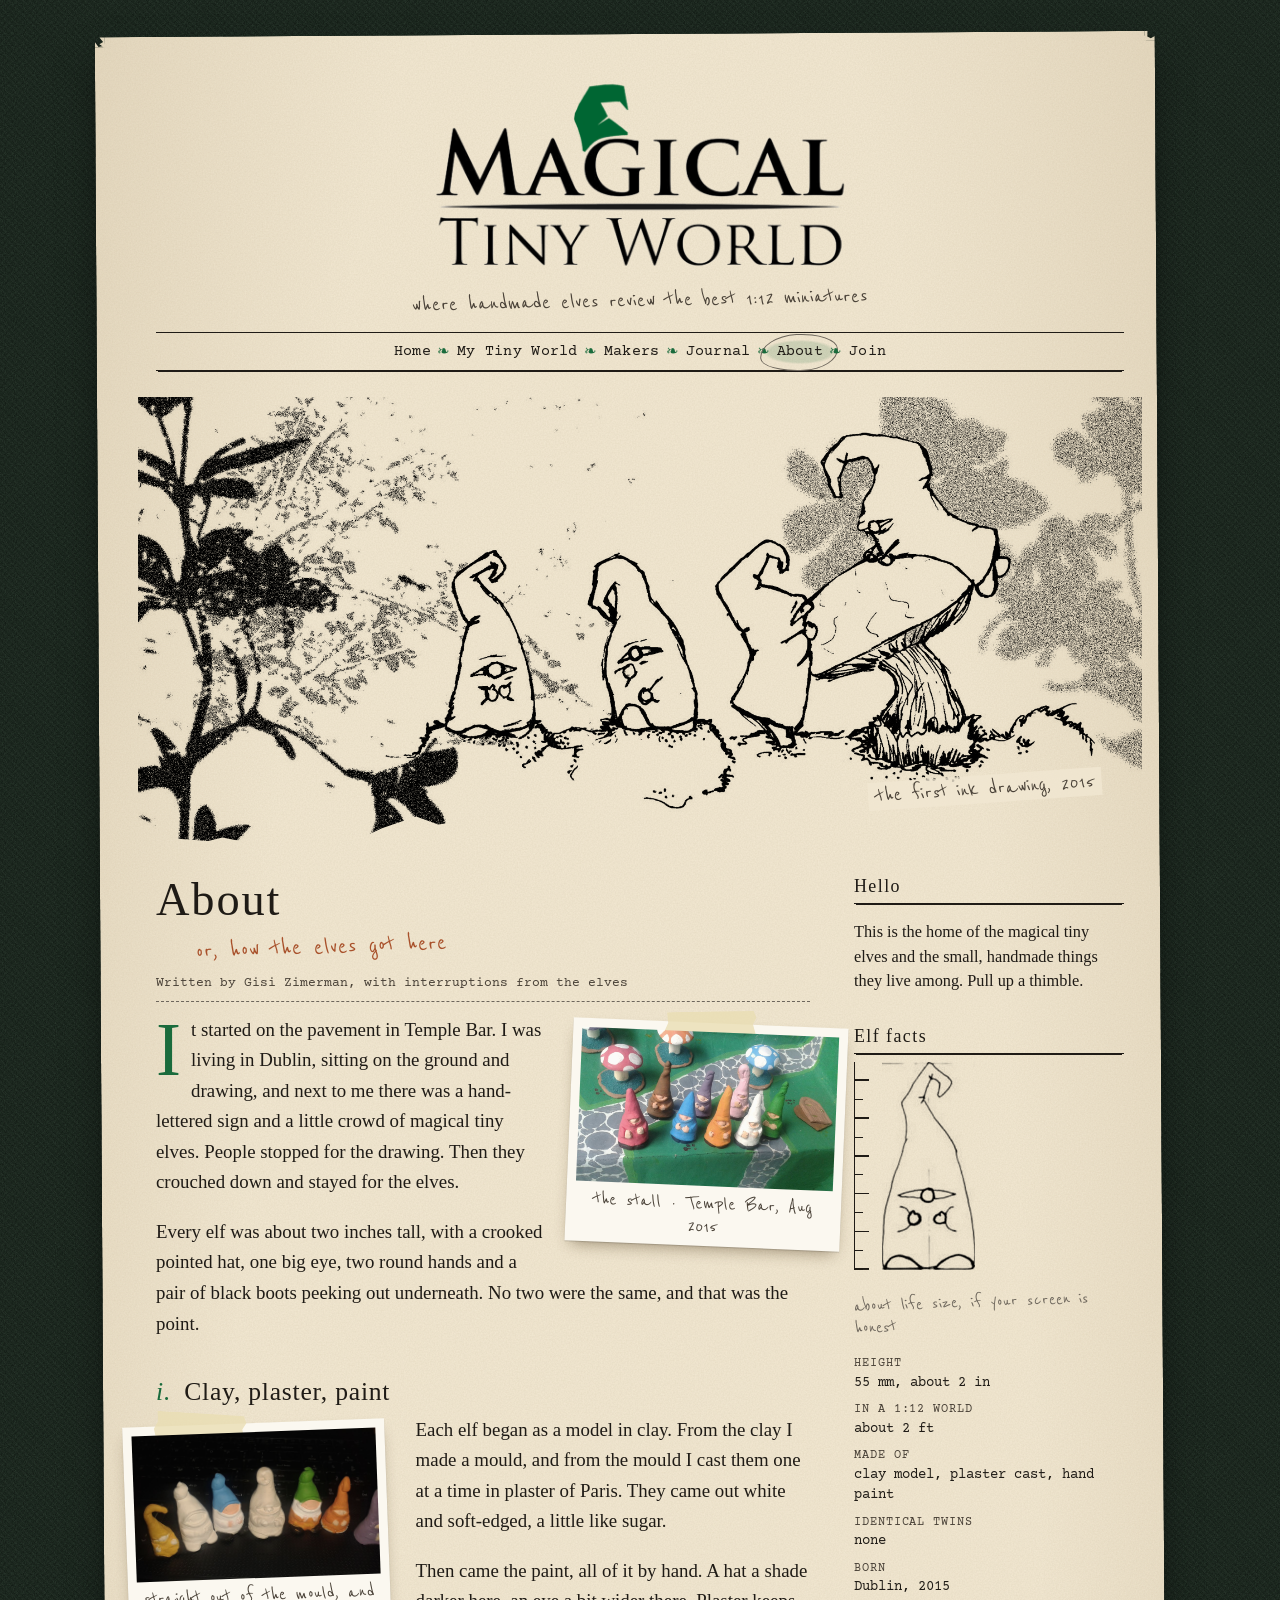
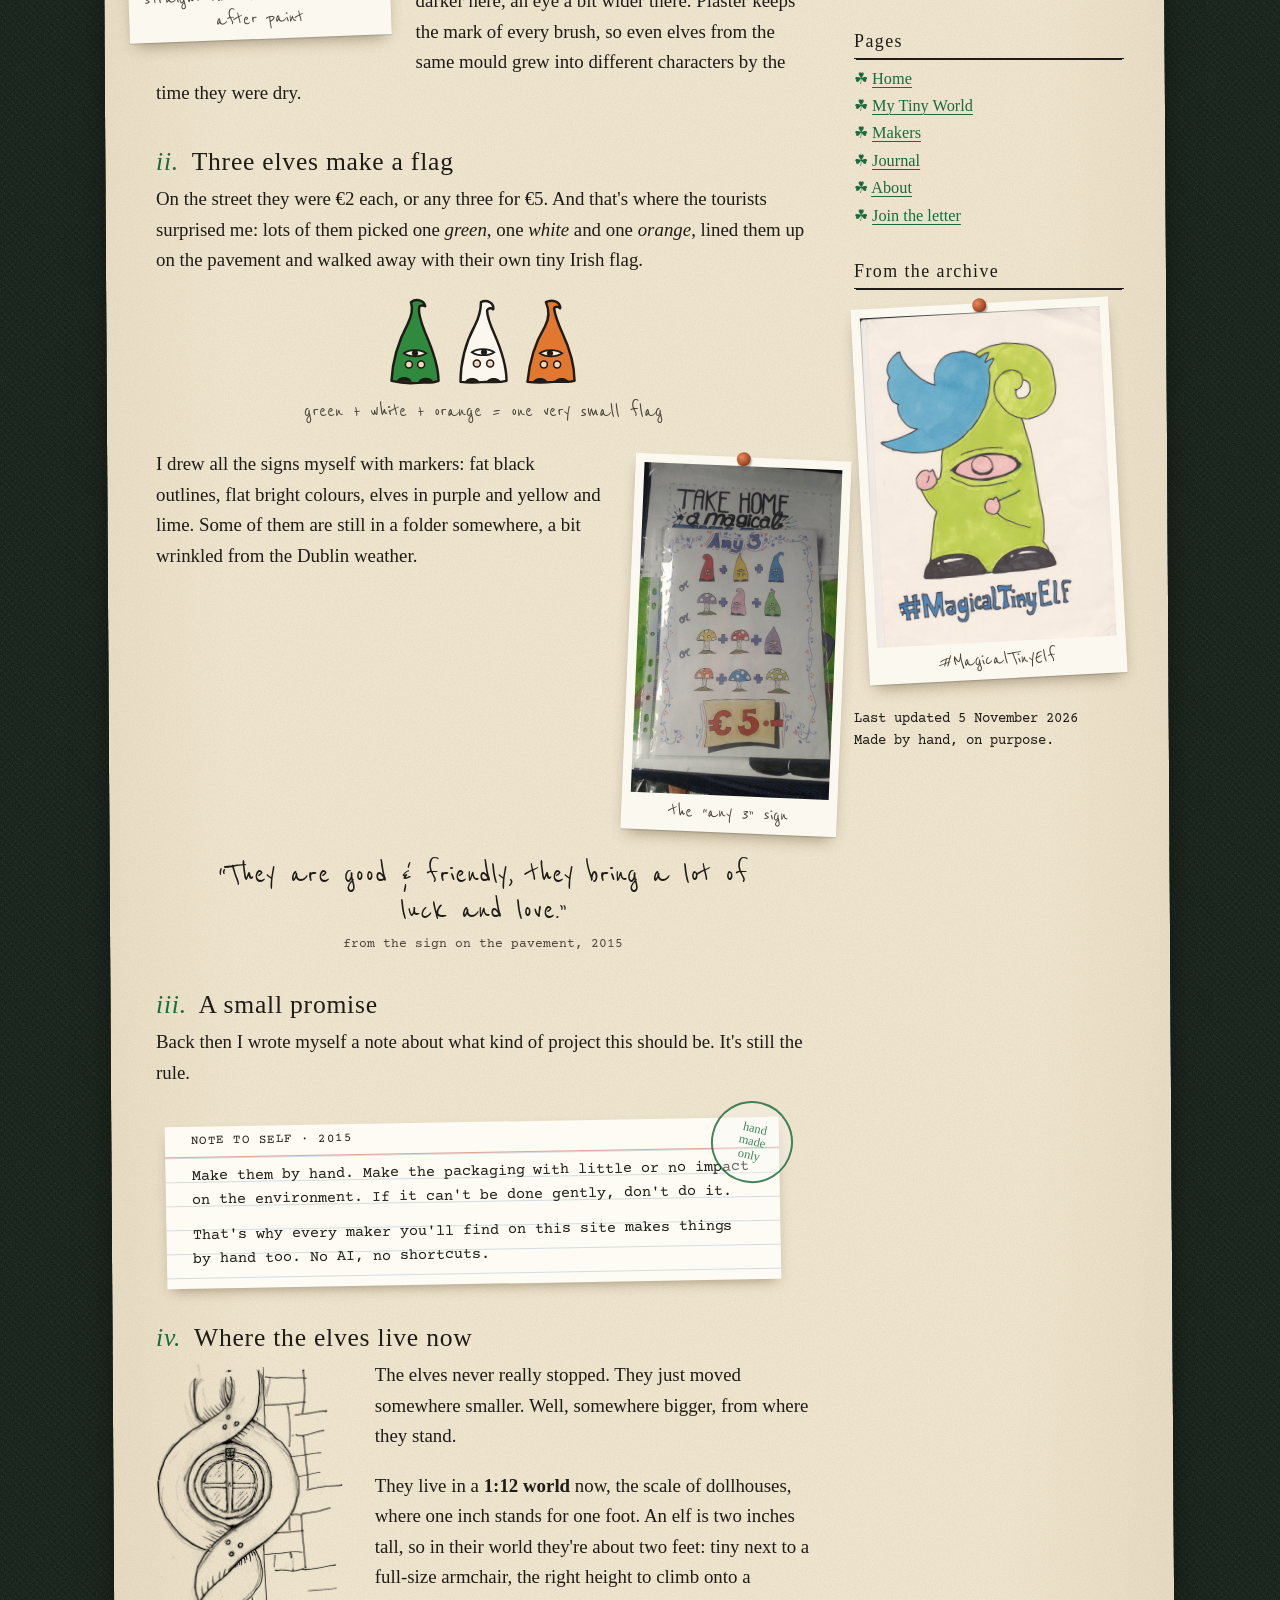
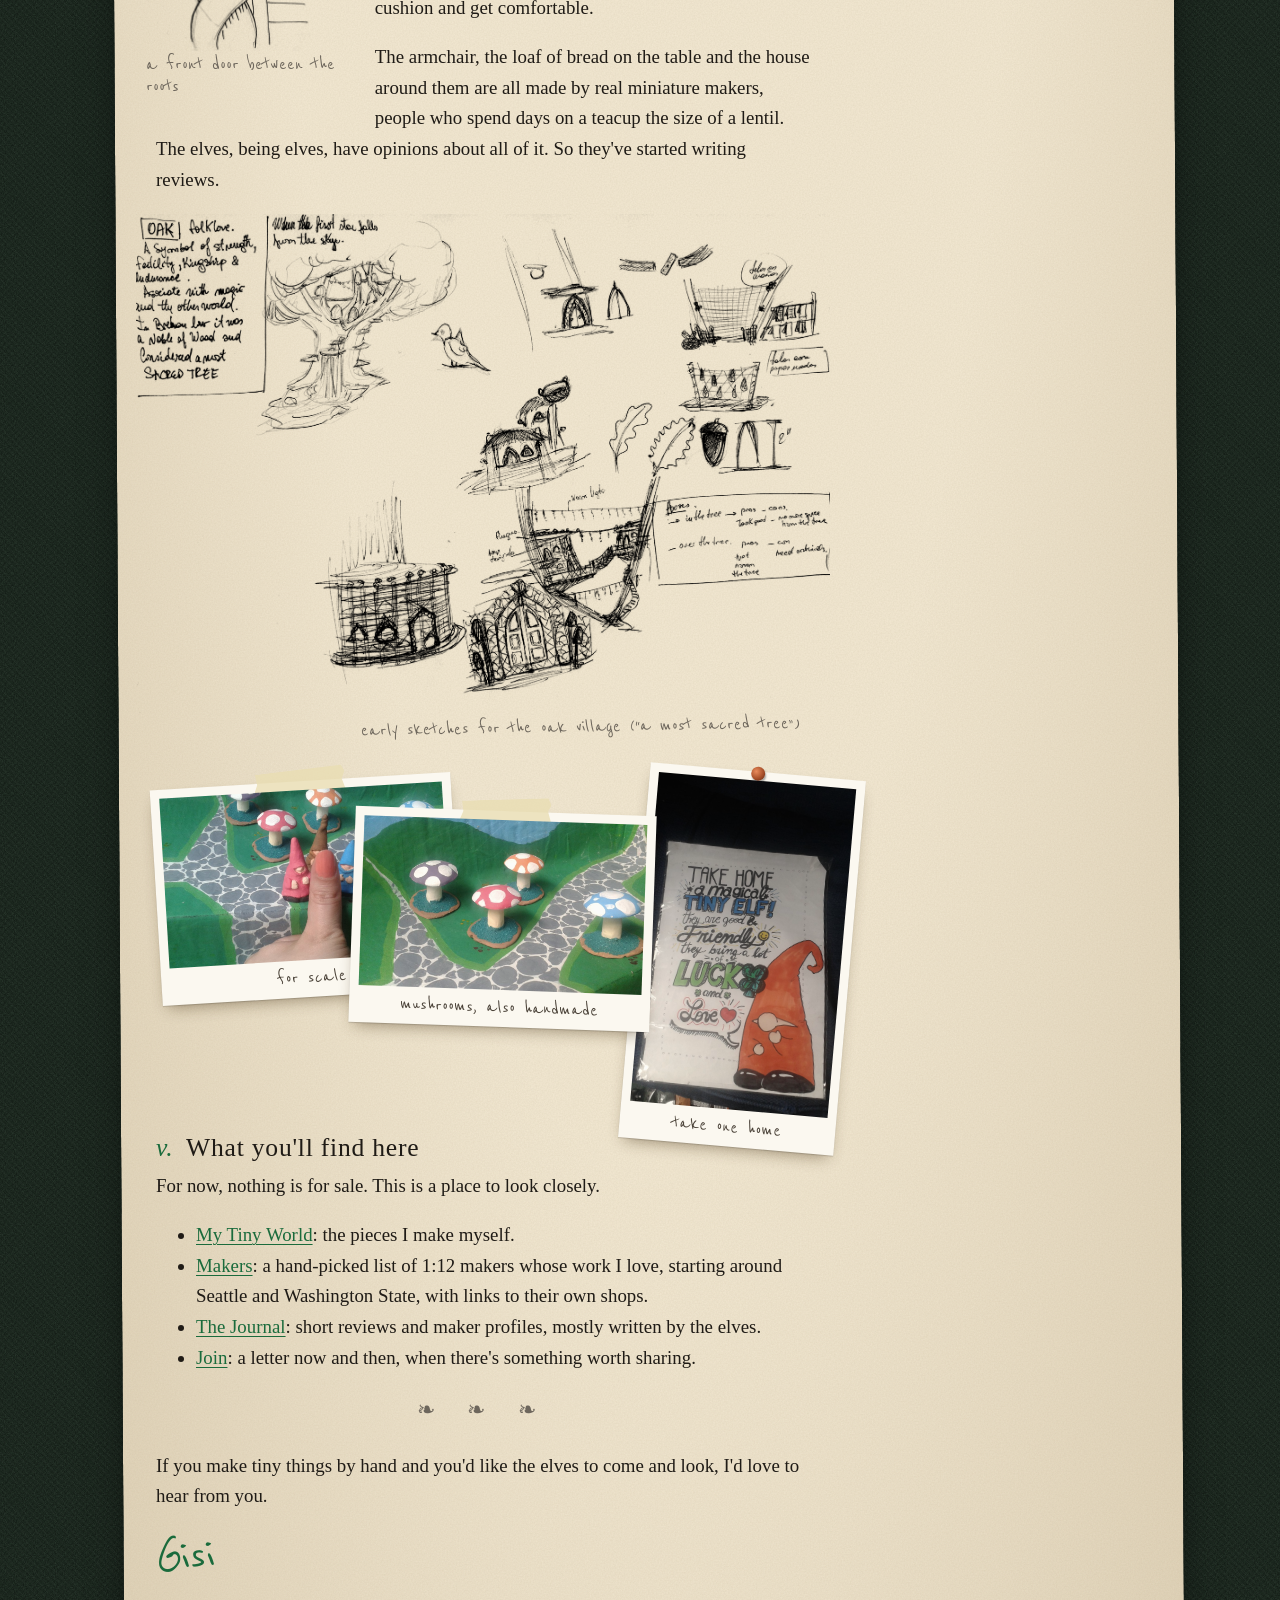
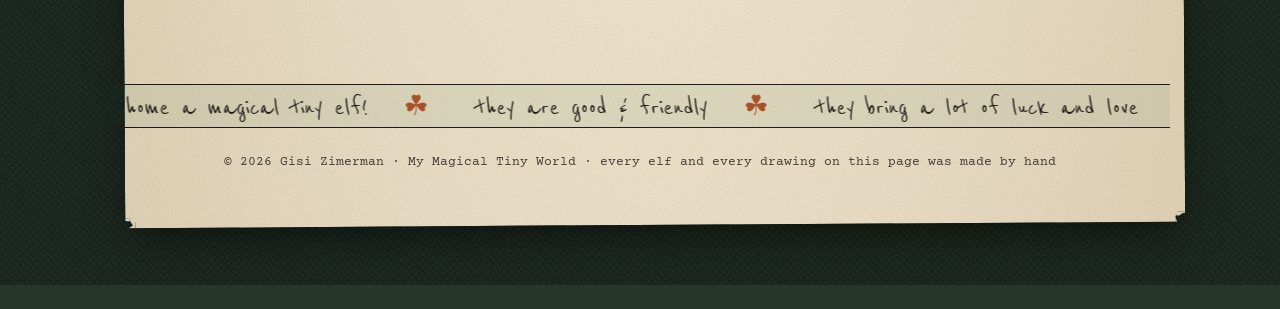
==== index.html @ 862f6b7a "About page: the story of the magical tiny elves Storybook layout on a deckled paper sheet: ink-fores" ====
<!doctype html>
<html lang="en">
<head>
<meta charset="utf-8">
<meta name="viewport" content="width=device-width, initial-scale=1">
<title>My Magical Tiny World</title>
<!-- Temporary: the Home page isn't built yet, so the front door leads to About. -->
<meta http-equiv="refresh" content="0; url=about.html">
<link rel="icon" href="assets/img/favicon.png">
</head>
<body style="background:#26362a;color:#f2e8d2;font-family:Georgia,serif;text-align:center;padding:60px 16px">
<p>The elves are still building the front door. <a href="about.html" style="color:#f2e8d2">Come in through the side &rarr;</a></p>
</body>
</html>
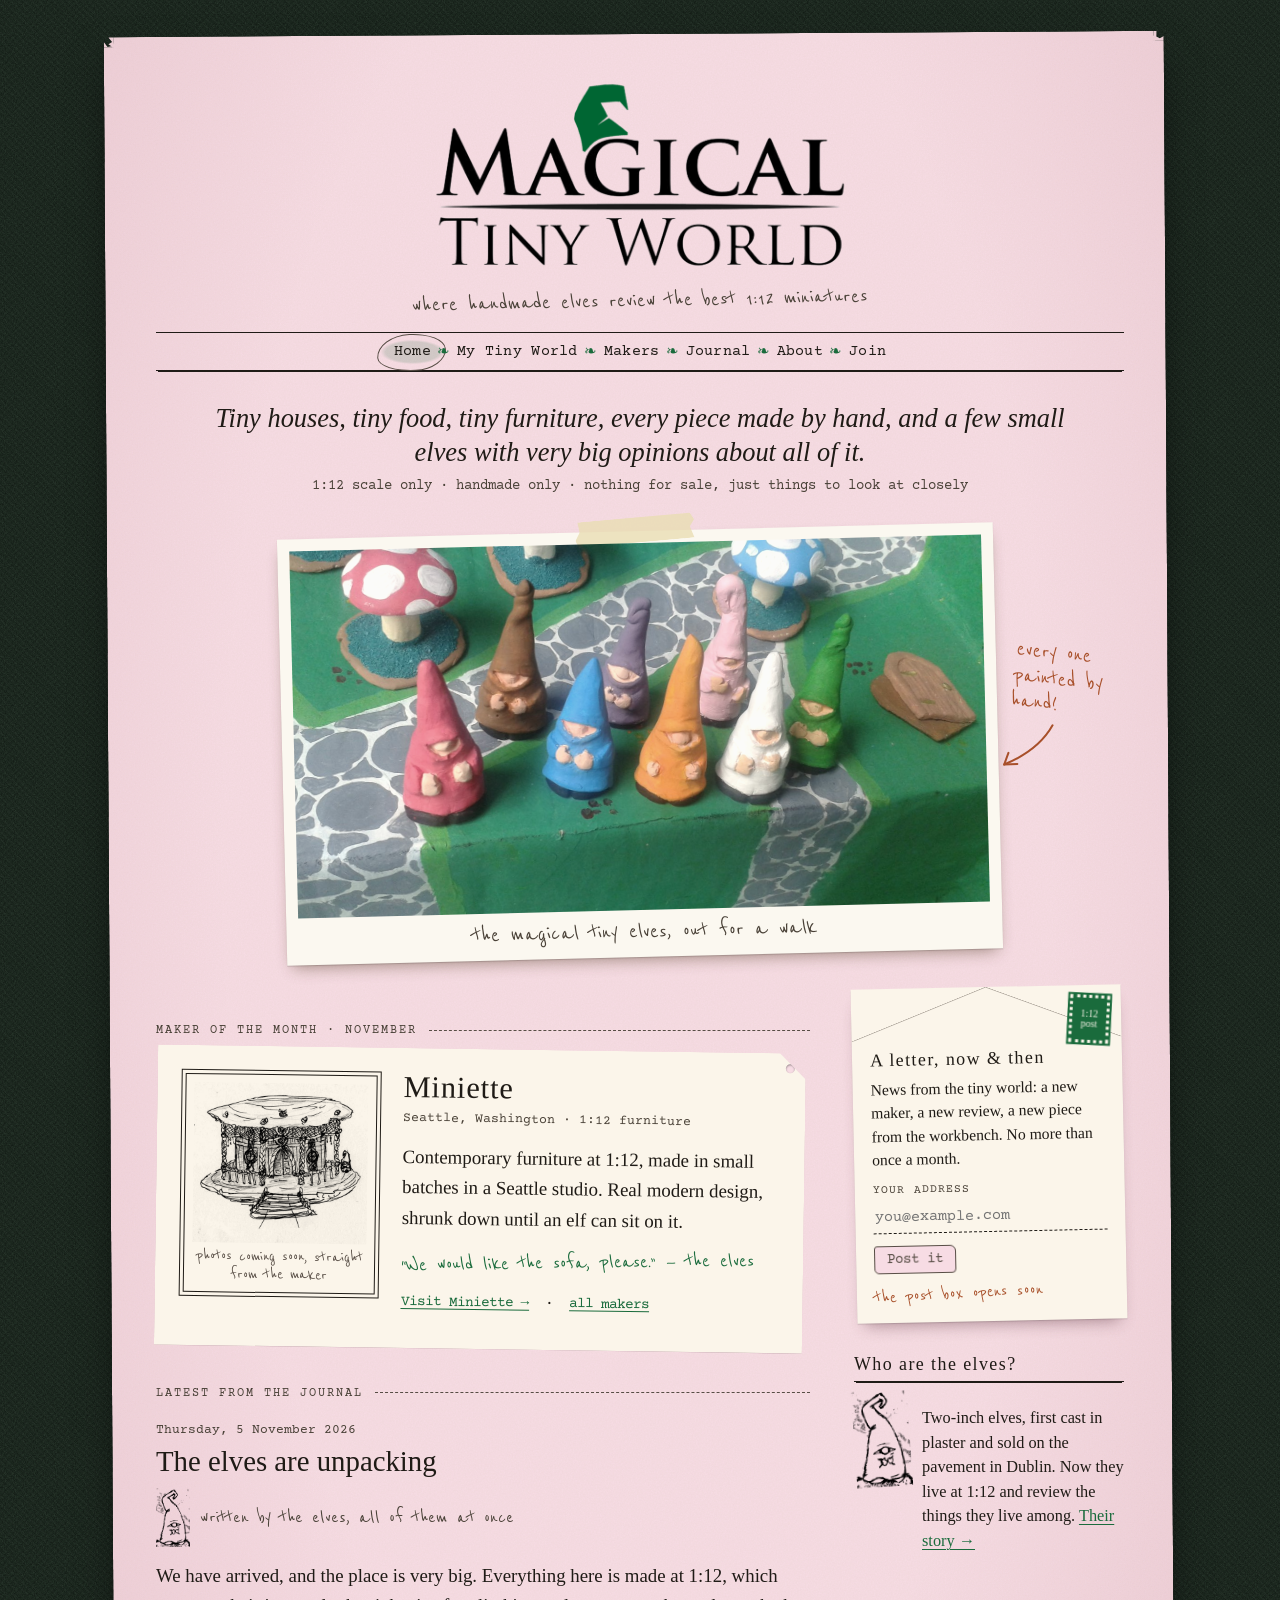
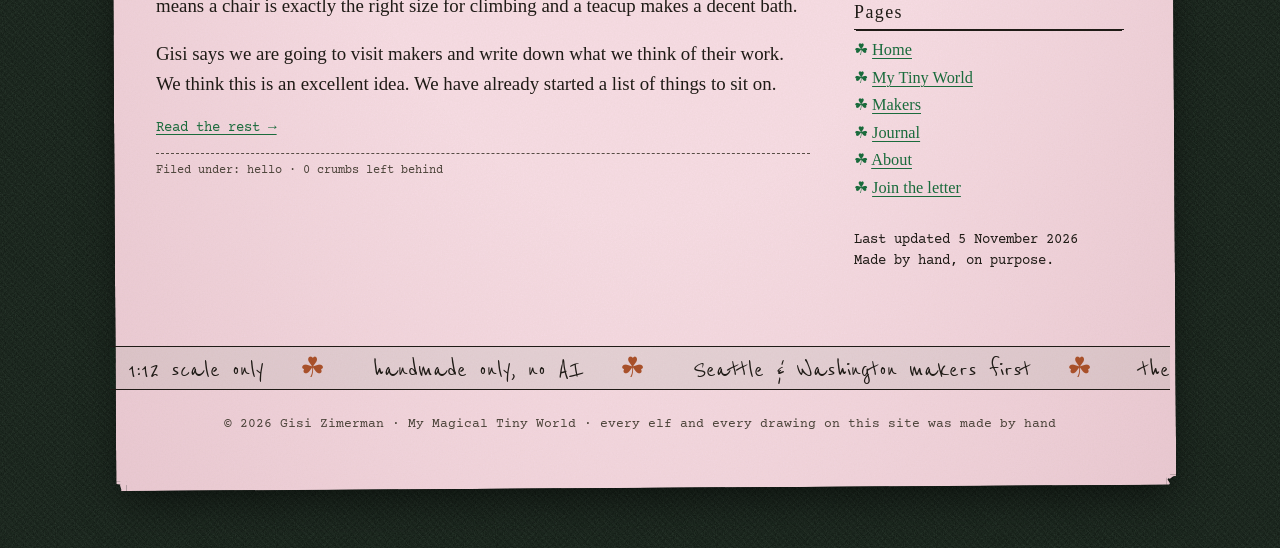
==== commit efe71679: "Home page; elves have noses, not eyes Home: one-line intro, hero photo of the elves, maker of the mo" ====
--- a/index.html
+++ b/index.html
@@ -4,11 +4,141 @@
 <meta charset="utf-8">
 <meta name="viewport" content="width=device-width, initial-scale=1">
 <title>My Magical Tiny World</title>
-<!-- Temporary: the Home page isn't built yet, so the front door leads to About. -->
-<meta http-equiv="refresh" content="0; url=about.html">
+<meta name="description" content="A magical tiny world where handmade elves review the best 1:12 miniatures. Handmade only, starting with makers around Seattle and Washington State.">
+<link rel="preconnect" href="https://fonts.googleapis.com">
+<link rel="preconnect" href="https://fonts.gstatic.com" crossorigin>
+<link href="https://fonts.googleapis.com/css2?family=Courier+Prime:ital,wght@0,400;0,700;1,400&family=IM+Fell+English:ital@0;1&family=IM+Fell+English+SC&family=Reenie+Beanie&display=swap" rel="stylesheet">
+<link rel="stylesheet" href="css/tiny.css">
 <link rel="icon" href="assets/img/favicon.png">
 </head>
-<body style="background:#26362a;color:#f2e8d2;font-family:Georgia,serif;text-align:center;padding:60px 16px">
-<p>The elves are still building the front door. <a href="about.html" style="color:#f2e8d2">Come in through the side &rarr;</a></p>
+<body>
+
+<div class="sheet">
+
+  <header class="masthead">
+    <a class="logo" href="index.html"><img src="assets/img/logo.png" width="900" height="450" alt="Magical Tiny World"></a>
+    <p class="tagline">where handmade elves review the best 1:12 miniatures</p>
+    <nav class="nav" aria-label="Main">
+      <a href="index.html" aria-current="page">Home</a>
+      <a href="my-tiny-world.html">My Tiny World</a>
+      <a href="makers.html">Makers</a>
+      <a href="journal.html">Journal</a>
+      <a href="about.html">About</a>
+      <a href="join.html">Join</a>
+    </nav>
+  </header>
+
+  <p class="intro">Tiny houses, tiny food, tiny furniture, every piece made by hand, and a few small elves with very big opinions about all of it.</p>
+  <p class="intro-sub">1:12 scale only &middot; handmade only &middot; nothing for sale, just things to look at closely</p>
+
+  <div class="hero">
+    <figure class="snap">
+      <img src="assets/img/hero-elves.jpg" width="1500" height="795" alt="A crowd of small hand-painted plaster elves in pink, brown, purple, blue, orange, white and green, gathered on a painted cobblestone path among spotted mushrooms.">
+      <figcaption>the magical tiny elves, out for a walk</figcaption>
+    </figure>
+    <div class="scribble" aria-hidden="true">
+      every one painted by hand!
+      <svg viewBox="0 0 74 60"><path d="M58 4c-6 14-18 30-44 44" fill="none" stroke="currentColor" stroke-width="2" stroke-linecap="round"/><path d="M14 48l13-2M14 48l3-12" fill="none" stroke="currentColor" stroke-width="2" stroke-linecap="round"/></svg>
+    </div>
+  </div>
+
+  <div class="columns">
+
+    <main class="story">
+
+      <h2 class="label">Maker of the month &middot; November</h2>
+
+      <article class="maker-card">
+        <div class="frame">
+          <img src="assets/img/spot-round-house.jpg" width="500" height="460" alt="Ink sketch of a round elf house with a domed roof, carved posts and little steps.">
+          <p>photos coming soon, straight from the maker</p>
+        </div>
+        <div>
+          <h3>Miniette</h3>
+          <p class="where">Seattle, Washington &middot; 1:12 furniture</p>
+          <p>Contemporary furniture at 1:12, made in small batches in a Seattle studio. Real modern design, shrunk down until an elf can sit on it.</p>
+          <p class="elf-says">&ldquo;We would like the sofa, please.&rdquo; &mdash; the elves</p>
+          <p class="go"><a href="https://www.miniette.com" rel="noopener">Visit Miniette &rarr;</a> &nbsp;&middot;&nbsp; <a href="makers.html">all makers</a></p>
+        </div>
+      </article>
+
+      <h2 class="label">Latest from the Journal</h2>
+
+      <article class="post">
+        <span class="post-date">Thursday, 5 November 2026</span>
+        <h3><a href="journal.html">The elves are unpacking</a></h3>
+        <p class="byline"><img src="assets/img/spot-elf-one.png" width="173" height="300" alt=""> written by the elves, all of them at once</p>
+        <p>We have arrived, and the place is very big. Everything here is made at 1:12, which means a chair is exactly the right size for climbing and a teacup makes a decent bath.</p>
+        <p>Gisi says we are going to visit makers and write down what we think of their work. We think this is an excellent idea. We have already started a list of things to sit on.</p>
+        <p class="more"><a href="journal.html">Read the rest &rarr;</a></p>
+        <p class="post-foot">Filed under: hello &middot; 0 crumbs left behind</p>
+      </article>
+
+    </main>
+
+    <aside class="sidebar">
+
+      <section>
+        <div class="envelope">
+          <span class="postage">1:12<br>post</span>
+          <h3>A letter, now &amp; then</h3>
+          <p>News from the tiny world: a new maker, a new review, a new piece from the workbench. No more than once a month.</p>
+          <form onsubmit="return false">
+            <label for="email">Your address</label>
+            <input id="email" type="email" placeholder="you@example.com" disabled>
+            <button type="submit" disabled>Post it</button>
+          </form>
+          <p class="soon">the post box opens soon</p>
+        </div>
+      </section>
+
+      <section>
+        <h3>Who are the elves?</h3>
+        <div class="elf-hello">
+          <img src="assets/img/spot-elf-one.png" width="173" height="300" alt="Ink drawing of an elf in a tall, crooked hat.">
+          <p>Two-inch elves, first cast in plaster and sold on the pavement in Dublin. Now they live at 1:12 and review the things they live among. <a href="about.html">Their story &rarr;</a></p>
+        </div>
+      </section>
+
+      <section>
+        <h3>Pages</h3>
+        <ul>
+          <li><a href="index.html">Home</a></li>
+          <li><a href="my-tiny-world.html">My Tiny World</a></li>
+          <li><a href="makers.html">Makers</a></li>
+          <li><a href="journal.html">Journal</a></li>
+          <li><a href="about.html">About</a></li>
+          <li><a href="join.html">Join the letter</a></li>
+        </ul>
+      </section>
+
+      <section class="elsewhere">
+        <p>Last updated 5 November 2026<br>Made by hand, on purpose.</p>
+      </section>
+
+    </aside>
+
+  </div>
+
+  <div class="marquee" aria-hidden="true">
+    <div class="track">
+      <span>1:12 scale only</span><span class="dot">&#9752;</span>
+      <span>handmade only, no AI</span><span class="dot">&#9752;</span>
+      <span>Seattle &amp; Washington makers first</span><span class="dot">&#9752;</span>
+      <span>the elves have opinions</span><span class="dot">&#9752;</span>
+      <span>1:12 scale only</span><span class="dot">&#9752;</span>
+      <span>handmade only, no AI</span><span class="dot">&#9752;</span>
+      <span>Seattle &amp; Washington makers first</span><span class="dot">&#9752;</span>
+      <span>the elves have opinions</span><span class="dot">&#9752;</span>
+    </div>
+  </div>
+
+  <footer class="foot">
+    <p>&copy; 2026 Gisi Zimerman &middot; My Magical Tiny World &middot; every elf and every drawing on this site was made by hand</p>
+  </footer>
+
+</div>
+
+<script src="js/tiny.js" defer></script>
 </body>
 </html>
--- a/css/tiny.css
+++ b/css/tiny.css
@@ -0,0 +1,796 @@
+/* My Magical Tiny World
+   One stylesheet for the whole site. Paper, ink, oak and moss.
+   Hand-tuned on purpose: nothing here is perfectly straight. */
+
+:root {
+  --paper: #f7dce4;          /* soft pink paper */
+  --paper-shade: #ecc6d1;
+  --paper-edge: #dcaab8;
+  --ink: #1f1b16;
+  --ink-soft: #4a4238;
+  --pencil: #574d45;
+  --hat: #1a6b3c;          /* the green of the hat in the logo */
+  --moss: #4f6b2e;
+  --oak: #6b4a2b;
+  --squirrel: #a8502a;     /* red squirrel, used for marks and pins */
+  --jay: #3b6aa0;          /* the blue on a jay's wing: links on hover only */
+  --cloth: #26362a;        /* book-cloth backdrop */
+  --tape: rgba(233, 222, 178, 0.78);
+
+  --serif: "IM Fell English", "Iowan Old Style", Georgia, serif;
+  --serif-sc: "IM Fell English SC", "IM Fell English", Georgia, serif;
+  --type: "Courier Prime", "Courier New", monospace;
+  --hand: "Reenie Beanie", "Bradley Hand", cursive;
+}
+
+* { box-sizing: border-box; }
+
+html { -webkit-text-size-adjust: 100%; }
+
+body {
+  margin: 0;
+  color: var(--ink);
+  font-family: var(--serif);
+  font-size: 1.18rem;
+  line-height: 1.62;
+  background-color: var(--cloth);
+  /* woven book-cloth: two soft weaves plus grain */
+  background-image:
+    url("data:image/svg+xml,%3Csvg xmlns='http://www.w3.org/2000/svg' width='220' height='220'%3E%3Cfilter id='n'%3E%3CfeTurbulence type='fractalNoise' baseFrequency='.9' numOctaves='2' stitchTiles='stitch'/%3E%3CfeColorMatrix values='0 0 0 0 0 0 0 0 0 0 0 0 0 0 0 0 0 0 .55 0'/%3E%3C/filter%3E%3Crect width='100%25' height='100%25' filter='url(%23n)'/%3E%3C/svg%3E"),
+    repeating-linear-gradient(45deg, rgba(255,255,255,.025) 0 2px, transparent 2px 5px),
+    repeating-linear-gradient(-45deg, rgba(0,0,0,.08) 0 2px, transparent 2px 5px);
+  padding: 34px 16px 60px;
+}
+
+img { max-width: 100%; height: auto; display: block; }
+
+a { color: var(--hat); text-decoration-thickness: 1px; text-underline-offset: 3px; }
+a:hover { color: var(--jay); text-decoration-style: wavy; }
+
+/* ---------- the page: one sheet of paper with a deckled edge ---------- */
+
+.sheet {
+  position: relative;
+  max-width: 1060px;
+  margin: 0 auto;
+  padding: 26px 46px 40px;
+}
+.sheet::before {
+  content: "";
+  position: absolute;
+  inset: 0;
+  z-index: -1;
+  background-color: var(--paper);
+  background-image:
+    url("data:image/svg+xml,%3Csvg xmlns='http://www.w3.org/2000/svg' width='300' height='300'%3E%3Cfilter id='p'%3E%3CfeTurbulence type='fractalNoise' baseFrequency='.65' numOctaves='3' stitchTiles='stitch'/%3E%3CfeColorMatrix values='0 0 0 0 .42 0 0 0 0 .33 0 0 0 0 .2 0 0 0 .08 0'/%3E%3C/filter%3E%3Crect width='100%25' height='100%25' filter='url(%23p)'/%3E%3C/svg%3E"),
+    radial-gradient(ellipse at 50% 40%, transparent 55%, rgba(150, 80, 100, .14) 100%);
+  -webkit-mask:
+    linear-gradient(#000 0 0) center / calc(100% - 20px) calc(100% - 20px) no-repeat,
+    linear-gradient(#000 0 0) center / calc(100% - 20px) 100% no-repeat,
+    linear-gradient(#000 0 0) center / 100% calc(100% - 20px) no-repeat,
+    url("data:image/svg+xml,%3Csvg xmlns='http://www.w3.org/2000/svg' width='10' height='137'%3E%3Cpath d='M10.0 0.0 L8.5 0.0 L7.6 4.2 L5.9 8.6 L9.9 10.9 L8.3 16.2 L3.5 19.1 L4.6 23.0 L5.8 26.9 L5.9 29.5 L6.6 35.0 L5.6 40.0 L5.1 42.2 L8.0 46.6 L4.4 48.7 L5.3 52.6 L5.4 58.1 L7.4 63.8 L7.1 69.0 L4.3 74.7 L9.1 77.1 L3.7 80.0 L5.9 83.8 L6.7 87.0 L7.7 90.5 L6.2 94.8 L5.6 100.5 L4.4 106.2 L5.6 112.1 L4.4 114.8 L4.1 120.6 L5.4 124.9 L4.6 127.8 L8.1 132.1 L4.4 134.3 L8.5 137.0 L10.0 137.0Z'/%3E%3C/svg%3E") left 10px / 10px 137px repeat-y,
+    url("data:image/svg+xml,%3Csvg xmlns='http://www.w3.org/2000/svg' width='10' height='137'%3E%3Cpath d='M0.0 0.0 L0.6 0.0 L2.7 5.2 L1.9 7.8 L5.7 12.9 L4.0 15.1 L4.7 17.2 L5.7 20.6 L3.3 26.5 L2.0 32.5 L3.9 34.8 L1.3 36.9 L4.0 40.5 L0.3 43.2 L2.0 48.6 L5.8 54.5 L3.0 58.0 L4.2 62.1 L3.6 66.4 L6.1 70.9 L2.8 75.0 L1.5 79.8 L6.4 83.0 L3.6 87.1 L2.7 89.2 L0.1 93.5 L4.1 98.0 L4.1 100.2 L4.4 104.1 L4.6 107.5 L0.1 112.4 L4.4 114.7 L1.6 120.5 L3.9 124.3 L2.4 127.6 L2.4 130.9 L2.0 135.3 L0.6 137.0 L0.0 137.0Z'/%3E%3C/svg%3E") right 10px / 10px 137px repeat-y,
+    url("data:image/svg+xml,%3Csvg xmlns='http://www.w3.org/2000/svg' width='137' height='10'%3E%3Cpath d='M0.0 10.0 L0.0 5.0 L2.1 6.3 L7.0 8.0 L9.9 4.8 L12.9 8.8 L16.6 5.5 L19.0 7.9 L22.4 4.6 L26.1 4.4 L28.8 7.8 L33.4 4.2 L37.2 8.5 L39.7 6.6 L42.5 4.8 L47.8 8.8 L50.9 4.8 L55.5 4.8 L58.9 9.2 L62.0 4.8 L65.1 7.7 L68.8 7.3 L72.4 4.0 L75.1 10.0 L80.8 4.3 L86.8 7.2 L92.6 4.0 L95.5 5.2 L100.8 5.7 L104.9 8.1 L108.3 8.5 L110.5 6.2 L113.7 4.7 L115.9 4.1 L120.6 4.0 L126.2 4.2 L130.5 9.9 L135.5 8.9 L137.0 5.0 L137.0 10.0Z'/%3E%3C/svg%3E") 10px top / 137px 10px repeat-x,
+    url("data:image/svg+xml,%3Csvg xmlns='http://www.w3.org/2000/svg' width='137' height='10'%3E%3Cpath d='M0.0 0.0 L0.0 4.3 L4.1 2.7 L9.9 4.0 L13.2 1.6 L18.7 3.1 L23.8 2.3 L26.6 3.5 L31.9 1.1 L37.0 6.0 L42.2 5.4 L44.3 4.1 L49.7 0.3 L52.8 1.7 L56.9 2.7 L60.8 5.0 L62.8 0.4 L65.3 0.8 L67.6 6.3 L73.0 0.6 L77.0 2.1 L80.3 2.3 L84.9 3.8 L88.3 1.2 L91.6 0.8 L95.9 4.7 L99.4 0.5 L102.1 2.4 L106.5 5.1 L110.0 5.2 L114.5 2.8 L118.0 3.2 L122.8 2.7 L127.6 3.0 L130.6 3.5 L135.4 0.5 L137.0 4.3 L137.0 0.0Z'/%3E%3C/svg%3E") 10px bottom / 137px 10px repeat-x;
+  mask:
+    linear-gradient(#000 0 0) center / calc(100% - 20px) calc(100% - 20px) no-repeat,
+    linear-gradient(#000 0 0) center / calc(100% - 20px) 100% no-repeat,
+    linear-gradient(#000 0 0) center / 100% calc(100% - 20px) no-repeat,
+    url("data:image/svg+xml,%3Csvg xmlns='http://www.w3.org/2000/svg' width='10' height='137'%3E%3Cpath d='M10.0 0.0 L8.5 0.0 L7.6 4.2 L5.9 8.6 L9.9 10.9 L8.3 16.2 L3.5 19.1 L4.6 23.0 L5.8 26.9 L5.9 29.5 L6.6 35.0 L5.6 40.0 L5.1 42.2 L8.0 46.6 L4.4 48.7 L5.3 52.6 L5.4 58.1 L7.4 63.8 L7.1 69.0 L4.3 74.7 L9.1 77.1 L3.7 80.0 L5.9 83.8 L6.7 87.0 L7.7 90.5 L6.2 94.8 L5.6 100.5 L4.4 106.2 L5.6 112.1 L4.4 114.8 L4.1 120.6 L5.4 124.9 L4.6 127.8 L8.1 132.1 L4.4 134.3 L8.5 137.0 L10.0 137.0Z'/%3E%3C/svg%3E") left 10px / 10px 137px repeat-y,
+    url("data:image/svg+xml,%3Csvg xmlns='http://www.w3.org/2000/svg' width='10' height='137'%3E%3Cpath d='M0.0 0.0 L0.6 0.0 L2.7 5.2 L1.9 7.8 L5.7 12.9 L4.0 15.1 L4.7 17.2 L5.7 20.6 L3.3 26.5 L2.0 32.5 L3.9 34.8 L1.3 36.9 L4.0 40.5 L0.3 43.2 L2.0 48.6 L5.8 54.5 L3.0 58.0 L4.2 62.1 L3.6 66.4 L6.1 70.9 L2.8 75.0 L1.5 79.8 L6.4 83.0 L3.6 87.1 L2.7 89.2 L0.1 93.5 L4.1 98.0 L4.1 100.2 L4.4 104.1 L4.6 107.5 L0.1 112.4 L4.4 114.7 L1.6 120.5 L3.9 124.3 L2.4 127.6 L2.4 130.9 L2.0 135.3 L0.6 137.0 L0.0 137.0Z'/%3E%3C/svg%3E") right 10px / 10px 137px repeat-y,
+    url("data:image/svg+xml,%3Csvg xmlns='http://www.w3.org/2000/svg' width='137' height='10'%3E%3Cpath d='M0.0 10.0 L0.0 5.0 L2.1 6.3 L7.0 8.0 L9.9 4.8 L12.9 8.8 L16.6 5.5 L19.0 7.9 L22.4 4.6 L26.1 4.4 L28.8 7.8 L33.4 4.2 L37.2 8.5 L39.7 6.6 L42.5 4.8 L47.8 8.8 L50.9 4.8 L55.5 4.8 L58.9 9.2 L62.0 4.8 L65.1 7.7 L68.8 7.3 L72.4 4.0 L75.1 10.0 L80.8 4.3 L86.8 7.2 L92.6 4.0 L95.5 5.2 L100.8 5.7 L104.9 8.1 L108.3 8.5 L110.5 6.2 L113.7 4.7 L115.9 4.1 L120.6 4.0 L126.2 4.2 L130.5 9.9 L135.5 8.9 L137.0 5.0 L137.0 10.0Z'/%3E%3C/svg%3E") 10px top / 137px 10px repeat-x,
+    url("data:image/svg+xml,%3Csvg xmlns='http://www.w3.org/2000/svg' width='137' height='10'%3E%3Cpath d='M0.0 0.0 L0.0 4.3 L4.1 2.7 L9.9 4.0 L13.2 1.6 L18.7 3.1 L23.8 2.3 L26.6 3.5 L31.9 1.1 L37.0 6.0 L42.2 5.4 L44.3 4.1 L49.7 0.3 L52.8 1.7 L56.9 2.7 L60.8 5.0 L62.8 0.4 L65.3 0.8 L67.6 6.3 L73.0 0.6 L77.0 2.1 L80.3 2.3 L84.9 3.8 L88.3 1.2 L91.6 0.8 L95.9 4.7 L99.4 0.5 L102.1 2.4 L106.5 5.1 L110.0 5.2 L114.5 2.8 L118.0 3.2 L122.8 2.7 L127.6 3.0 L130.6 3.5 L135.4 0.5 L137.0 4.3 L137.0 0.0Z'/%3E%3C/svg%3E") 10px bottom / 137px 10px repeat-x;
+  transform: rotate(-0.35deg); /* the paper sits a little crooked; the text doesn't */
+}
+.sheet::after { /* the shadow under the paper, kept separate so the torn mask doesn't cut it off */
+  content: "";
+  position: absolute;
+  inset: 8px 6px;
+  z-index: -2;
+  box-shadow: 0 18px 40px rgba(0,0,0,.5), 0 3px 10px rgba(0,0,0,.35);
+  transform: rotate(-0.35deg);
+}
+
+/* ---------- masthead ---------- */
+
+.masthead {
+  text-align: center;
+  padding-top: 8px;
+}
+.masthead .logo {
+  display: inline-block;
+  width: min(430px, 82%);
+}
+.masthead .logo img { width: 100%; }
+.tagline {
+  font-family: var(--hand);
+  font-size: 1.55rem;
+  line-height: 1.1;
+  color: var(--ink-soft);
+  margin: -6px 0 0;
+  transform: rotate(-1.2deg);
+}
+
+/* nav: typewritten, struck on the paper */
+.nav {
+  font-family: var(--type);
+  font-size: .92rem;
+  letter-spacing: .02em;
+  margin: 18px auto 0;
+  padding: 7px 0 6px;
+  border-top: 1px solid var(--ink);
+  border-bottom: 1px solid var(--ink);
+  box-shadow: 0 3px 0 -2px var(--ink);
+  display: flex;
+  flex-wrap: wrap;
+  justify-content: center;
+  gap: 2px 0;
+}
+.nav a {
+  color: var(--ink);
+  text-decoration: none;
+  padding: 0 13px;
+  position: relative;
+}
+.nav a + a::before {
+  content: "\2767"; /* rotated floral heart */
+  position: absolute;
+  left: -7px;
+  color: var(--hat);
+  font-family: var(--serif);
+}
+.nav a:hover { color: var(--hat); text-decoration: underline wavy var(--squirrel); }
+.nav a[aria-current="page"] {
+  background: radial-gradient(ellipse at center, rgba(26,107,60,.16) 0 60%, transparent 72%);
+}
+.nav a[aria-current="page"]::after {
+  /* a pencil circle around where you are */
+  content: "";
+  position: absolute;
+  inset: -6px -2px -7px -4px;
+  border: 1.5px solid var(--pencil);
+  border-radius: 48% 52% 45% 55% / 60% 45% 55% 40%;
+  transform: rotate(-3deg);
+  pointer-events: none;
+}
+
+/* ---------- banner: ink drawing on a torn strip ---------- */
+
+.banner {
+  margin: 26px -18px 0;
+  position: relative;
+}
+.banner img {
+  width: 100%;
+  mix-blend-mode: multiply;
+  clip-path: polygon(0 0, 100% 0, 100.0% 97.7%, 98.5% 95.4%, 97.1% 96.2%, 95.0% 99.6%, 92.7% 99.7%, 90.5% 99.5%, 89.1% 97.0%, 86.0% 99.1%, 84.3% 95.6%, 80.9% 96.0%, 78.8% 93.2%, 77.5% 94.0%, 75.6% 99.0%, 74.1% 97.8%, 71.0% 98.7%, 68.5% 95.5%, 66.4% 96.2%, 65.1% 99.6%, 63.4% 95.2%, 61.2% 97.8%, 58.7% 96.8%, 56.8% 94.4%, 54.0% 98.3%, 51.5% 96.3%, 48.3% 94.9%, 46.4% 93.1%, 44.9% 97.1%, 42.0% 98.9%, 39.7% 99.7%, 36.9% 94.6%, 34.4% 93.9%, 32.5% 95.1%, 29.9% 95.9%, 27.7% 94.1%, 24.3% 96.7%, 21.6% 99.6%, 18.8% 95.5%, 15.3% 94.2%, 13.4% 97.3%, 10.7% 99.8%, 8.4% 98.8%, 7.0% 99.6%, 4.0% 99.1%, 2.2% 97.3%, 0 96%);
+}
+.banner .note {
+  position: absolute;
+  right: 4%;
+  bottom: 9%;
+  font-family: var(--hand);
+  font-size: 1.5rem;
+  line-height: 1;
+  color: var(--ink-soft);
+  transform: rotate(-4deg);
+  background: rgba(247, 220, 228, .85);
+  padding: 2px 8px;
+}
+
+/* ---------- two columns, like a blog from 2004 ---------- */
+
+.columns {
+  display: grid;
+  grid-template-columns: minmax(0, 1fr) 270px;
+  gap: 0 44px;
+  margin-top: 30px;
+}
+
+.story { min-width: 0; }
+
+.page-title {
+  font-family: var(--serif-sc);
+  font-weight: 400;
+  font-size: 2.9rem;
+  line-height: 1;
+  letter-spacing: .04em;
+  margin: 4px 0 0;
+}
+.page-title + .aside-hand {
+  display: block;
+  font-family: var(--hand);
+  font-size: 1.75rem;
+  line-height: 1;
+  color: var(--squirrel);
+  margin: 4px 0 18px 40px;
+  transform: rotate(-2deg);
+}
+.dateline {
+  font-family: var(--type);
+  font-size: .82rem;
+  color: var(--ink-soft);
+  border-bottom: 1px dashed var(--pencil);
+  padding-bottom: 6px;
+  margin: 0 0 22px;
+}
+
+.story h2 {
+  font-family: var(--serif-sc);
+  font-weight: 400;
+  font-size: 1.6rem;
+  letter-spacing: .03em;
+  line-height: 1.15;
+  margin: 38px 0 8px;
+  clear: none;
+}
+.story h2 .num {
+  font-family: var(--serif);
+  font-style: italic;
+  color: var(--hat);
+  margin-right: 6px;
+}
+
+.story p { margin: 0 0 1em; hanging-punctuation: first; }
+
+.story p.opening::first-letter {
+  float: left;
+  font-family: var(--serif);
+  font-size: 4.7rem;
+  line-height: .78;
+  padding: 6px 10px 0 0;
+  color: var(--hat);
+}
+
+.fleuron {
+  text-align: center;
+  font-size: 1.4rem;
+  color: var(--pencil);
+  letter-spacing: .6em;
+  margin: 30px 0 4px;
+  clear: both;
+}
+
+/* ---------- photos: snapshots taped to the page ---------- */
+
+.snap {
+  position: relative;
+  background: #fbf8f0;
+  padding: 9px 9px 0;
+  box-shadow: 0 1px 1px rgba(0,0,0,.15), 0 8px 16px -6px rgba(60,40,10,.45);
+  margin: 6px 0 18px;
+  z-index: 2;
+  transform: translate(var(--dx, 0px), var(--dy, 0px)) rotate(var(--r, 0deg));
+}
+@media (pointer: fine) {
+  .snap { cursor: grab; user-select: none; }
+  .snap.dragging { cursor: grabbing; z-index: 9; box-shadow: 0 2px 3px rgba(0,0,0,.2), 0 20px 30px -8px rgba(60,40,10,.55); }
+}
+.snap img { pointer-events: none; filter: sepia(.12) saturate(.92) contrast(.97); }
+.snap figcaption {
+  font-family: var(--hand);
+  font-size: 1.35rem;
+  line-height: 1.05;
+  color: var(--ink-soft);
+  padding: 6px 2px 9px;
+  text-align: center;
+}
+.snap::before { /* tape */
+  content: "";
+  position: absolute;
+  top: -12px;
+  left: 50%;
+  width: 92px;
+  height: 26px;
+  margin-left: -46px;
+  background: var(--tape);
+  box-shadow: 0 1px 2px rgba(0,0,0,.12);
+  transform: rotate(-4deg);
+  clip-path: polygon(3% 0, 97% 4%, 100% 30%, 96% 55%, 99% 100%, 2% 96%, 0 70%, 4% 40%);
+}
+.snap.right { float: right; width: 42%; margin: 8px -34px 22px 26px; --r: 2.4deg; }
+.snap.left  { float: left;  width: 40%; margin: 8px 28px 22px -30px; --r: -2.1deg; }
+.snap.left::before { left: 30%; transform: rotate(5deg); }
+.snap.small { width: 33%; }
+.snap.pin::before { /* a pin instead of tape */
+  width: 14px; height: 14px; top: -5px; margin-left: -7px; border-radius: 50%;
+  background: radial-gradient(circle at 35% 35%, #e98b5c, var(--squirrel) 55%, #5a2410);
+  clip-path: none; box-shadow: 1px 2px 2px rgba(0,0,0,.35); transform: none;
+}
+
+/* a pair of snapshots overlapping */
+.pile { position: relative; clear: both; height: 330px; margin: 26px 0 10px; }
+.pile .snap { position: absolute; width: 46%; }
+.pile .snap:nth-child(1) { left: 0; top: 10px; --r: -3.5deg; }
+.pile .snap:nth-child(2) { left: 30%; top: 40px; --r: 2deg; z-index: 3; }
+.pile .snap:nth-child(3) { right: -40px; top: 0; --r: 5deg; width: 33%; }
+
+/* ---------- pencil drawings sit straight on the paper ---------- */
+
+.drawing { margin: 10px 0 18px; }
+.drawing img { mix-blend-mode: multiply; filter: contrast(1.05); }
+.drawing figcaption {
+  font-family: var(--hand);
+  font-size: 1.35rem;
+  line-height: 1.05;
+  color: var(--pencil);
+  margin-top: 2px;
+}
+.drawing.float-left { float: left; width: 31%; margin: 4px 26px 8px -10px; }
+.drawing.wide { margin: 14px -20px 10px; }
+.drawing.wide figcaption { text-align: right; padding-right: 30px; transform: rotate(-1deg); }
+
+/* ---------- the three-elf flag ---------- */
+
+.flag {
+  clear: both;
+  display: flex;
+  justify-content: center;
+  align-items: flex-end;
+  gap: 4px;
+  margin: 20px 0 4px;
+}
+.flag svg { width: 64px; height: 92px; overflow: visible; }
+.flag + p.hand-note {
+  text-align: center;
+  font-family: var(--hand);
+  font-size: 1.45rem;
+  color: var(--ink-soft);
+  margin: 0 0 20px;
+}
+
+/* ---------- typed note: an index card pinned in ---------- */
+
+.card {
+  clear: both;
+  position: relative;
+  font-family: var(--type);
+  font-size: .95rem;
+  line-height: 1.55;
+  background:
+    linear-gradient(transparent 0 30px, rgba(180, 60, 50, .45) 30px 31px, transparent 31px),
+    repeating-linear-gradient(transparent 0 23px, rgba(70, 110, 160, .22) 23px 24px),
+    #fdfbf4;
+  background-position: 0 0, 0 8px;
+  padding: 38px 26px 18px;
+  margin: 34px 30px 30px 10px;
+  box-shadow: 0 6px 14px -6px rgba(60,40,10,.5);
+  transform: rotate(-1deg);
+}
+.card .card-head {
+  position: absolute;
+  top: 5px; left: 26px;
+  text-transform: uppercase;
+  letter-spacing: .12em;
+  font-size: .78rem;
+}
+.card p { margin: 0 0 .8em; }
+.card p:last-child { margin-bottom: 0; }
+.card .stamp {
+  position: absolute;
+  right: -14px; top: -16px;
+  font-family: var(--serif-sc);
+  color: var(--hat);
+  border: 2px solid var(--hat);
+  border-radius: 50%;
+  width: 82px; height: 82px;
+  display: grid; place-items: center;
+  text-align: center;
+  font-size: .78rem;
+  line-height: 1.05;
+  transform: rotate(14deg);
+  opacity: .82;
+  background: rgba(253,251,244,.4);
+}
+
+/* ---------- pull quote: the street sign ---------- */
+
+.sign-quote {
+  clear: both;
+  margin: 30px 0;
+  padding: 0 34px;
+  text-align: center;
+  font-family: var(--hand);
+  font-size: 2.15rem;
+  line-height: 1.05;
+  color: var(--ink);
+}
+.sign-quote cite {
+  display: block;
+  font-family: var(--type);
+  font-style: normal;
+  font-size: .82rem;
+  color: var(--ink-soft);
+  margin-top: 10px;
+}
+
+.signature {
+  font-family: var(--hand);
+  font-size: 3.4rem;
+  line-height: 1;
+  color: var(--hat);
+  margin: 6px 0 0;
+  transform: rotate(-3deg);
+  transform-origin: left;
+}
+
+/* ---------- sidebar ---------- */
+
+.sidebar { font-size: 1.02rem; line-height: 1.5; }
+.sidebar section {
+  margin-bottom: 30px;
+}
+.sidebar h3 {
+  font-family: var(--serif-sc);
+  font-weight: 400;
+  font-size: 1.12rem;
+  letter-spacing: .08em;
+  margin: 0 0 8px;
+  padding-bottom: 3px;
+  border-bottom: 1px solid var(--ink);
+  box-shadow: 0 3px 0 -2px var(--ink);
+}
+.sidebar ul { list-style: none; padding: 0; margin: 0; }
+.sidebar li { padding-left: 1.1em; text-indent: -1.1em; margin-bottom: 3px; }
+.sidebar li::before { content: "\2618\00a0"; color: var(--hat); } /* shamrock */
+
+.facts dl { margin: 0; font-family: var(--type); font-size: .86rem; }
+.facts dt { color: var(--ink-soft); text-transform: uppercase; letter-spacing: .08em; font-size: .72rem; margin-top: 8px; }
+.facts dd { margin: 0; }
+
+.actual-size {
+  display: flex;
+  align-items: flex-end;
+  gap: 10px;
+  margin: 6px 0 4px;
+}
+.actual-size img {
+  height: 55mm; /* a real elf is 55 mm tall: on a well-behaved screen, this is life size */
+  width: auto;
+  mix-blend-mode: multiply;
+}
+.actual-size .ruler {
+  height: 55mm;
+  width: 18px;
+  border-left: 1.5px solid var(--ink);
+  background: repeating-linear-gradient(to top, var(--ink) 0 1px, transparent 1px 5mm) left / 8px 100% no-repeat,
+              repeating-linear-gradient(to top, var(--ink) 0 1.5px, transparent 1.5px 10mm) left / 14px 100% no-repeat;
+}
+.actual-size + .hand {
+  font-family: var(--hand);
+  font-size: 1.3rem;
+  line-height: 1.05;
+  color: var(--pencil);
+  transform: rotate(-2deg);
+}
+
+.badge {
+  margin: 0 auto;
+  width: 78%;
+  transform: rotate(3deg);
+}
+
+.sidebar .elsewhere { font-family: var(--type); font-size: .88rem; }
+
+/* ---------- marquee: the old sign, scrolling ---------- */
+
+.marquee {
+  margin: 44px -46px 0;
+  border-top: 1px solid var(--ink);
+  border-bottom: 1px solid var(--ink);
+  overflow: hidden;
+  white-space: nowrap;
+  font-family: var(--hand);
+  font-size: 1.75rem;
+  line-height: 1;
+  padding: 9px 0 5px;
+  background: rgba(26, 107, 60, .07);
+}
+.marquee .track { display: inline-block; animation: drift 60s linear infinite; }
+.marquee span { margin: 0 18px; }
+.marquee .dot { color: var(--squirrel); }
+@keyframes drift { to { transform: translateX(-50%); } }
+
+/* ---------- footer ---------- */
+
+.foot {
+  text-align: center;
+  font-family: var(--type);
+  font-size: .8rem;
+  color: var(--ink-soft);
+  margin-top: 24px;
+}
+.foot .tiny-elf { display: inline-block; width: 16px; vertical-align: -4px; }
+
+/* ---------- small screens ---------- */
+
+@media (max-width: 860px) {
+  .columns { grid-template-columns: 1fr; }
+  .sidebar { margin-top: 20px; border-top: 1px dashed var(--pencil); padding-top: 24px; }
+  .snap.right { margin-right: -14px; }
+}
+
+@media (max-width: 600px) {
+  html { overflow-x: clip; } /* tilted cards may poke a pixel past the edge */
+  body { padding: 14px 8px 40px; font-size: 1.08rem; }
+  .sheet { padding: 18px 18px 30px; }
+  .banner { margin: 18px -8px 0; }
+  .banner .note { font-size: 1.15rem; }
+  .page-title { font-size: 2.3rem; }
+  .snap.right, .snap.left, .snap.small { float: none; width: 86%; margin: 18px auto 22px; }
+  .pile { height: auto; }
+  .pile .snap { position: relative; width: 86%; left: auto !important; right: auto !important; top: auto !important; margin: 18px auto; }
+  .drawing.float-left { float: none; width: 70%; margin: 10px auto; }
+  .drawing.wide { margin: 10px -6px; }
+  .card { margin: 30px 4px; }
+  .card .stamp { right: -6px; width: 70px; height: 70px; font-size: .68rem; }
+  .sign-quote { font-size: 1.8rem; padding: 0 6px; }
+  .marquee { margin: 34px -18px 0; }
+}
+
+/* =========================================================
+   HOME
+   ========================================================= */
+
+.intro {
+  text-align: center;
+  font-family: var(--serif);
+  font-style: italic;
+  font-size: 1.65rem;
+  line-height: 1.3;
+  max-width: 34em;
+  margin: 30px auto 6px;
+}
+.intro + .intro-sub {
+  text-align: center;
+  font-family: var(--type);
+  font-size: .85rem;
+  color: var(--ink-soft);
+  margin: 0 0 8px;
+}
+
+/* the big snapshot, with a pencilled note and an arrow */
+.hero {
+  position: relative;
+  margin: 34px auto 10px;
+}
+.hero .snap {
+  width: 74%;
+  margin: 0 auto;
+  --r: -1.4deg;
+  padding: 12px 12px 0;
+}
+.hero .snap::before { width: 120px; margin-left: -60px; top: -14px; }
+.hero .snap figcaption { font-size: 1.6rem; padding: 8px 2px 12px; }
+.hero .scribble {
+  position: absolute;
+  right: -4px;
+  top: 26%;
+  width: 118px;
+  z-index: 4;
+  font-family: var(--hand);
+  font-size: 1.6rem;
+  line-height: 1;
+  color: var(--squirrel);
+  transform: rotate(6deg);
+}
+.hero .scribble svg { display: block; width: 74px; height: 60px; margin: 4px 0 0 -14px; overflow: visible; }
+
+/* blog-style section headings on the home page */
+.story h2.label, .label {
+  font-family: var(--type);
+  font-size: .78rem;
+  letter-spacing: .16em;
+  text-transform: uppercase;
+  color: var(--ink-soft);
+  margin: 36px 0 12px;
+  display: flex;
+  align-items: center;
+  gap: 12px;
+}
+.label::after { content: ""; flex: 1; border-top: 1px dashed var(--pencil); }
+
+/* maker of the month: a paper tag tied on with string */
+.maker-card {
+  position: relative;
+  display: grid;
+  grid-template-columns: 200px minmax(0, 1fr);
+  gap: 22px;
+  background: #fbf5ea;
+  padding: 24px 26px 22px 24px;
+  margin: 8px 6px 10px 0;
+  box-shadow: 0 1px 1px rgba(0,0,0,.12), 0 10px 18px -8px rgba(80,40,50,.45);
+  transform: rotate(.8deg);
+  clip-path: polygon(0 0, calc(100% - 26px) 0, 100% 26px, 100% 100%, 0 100%);
+}
+.maker-card::after { /* the punched hole for the string */
+  content: "";
+  position: absolute;
+  right: 11px; top: 11px;
+  width: 9px; height: 9px;
+  border-radius: 50%;
+  background: var(--paper);
+  box-shadow: inset 0 1px 2px rgba(0,0,0,.4);
+}
+.maker-card .frame {
+  border: 1.5px solid var(--ink);
+  outline: 1px solid var(--ink);
+  outline-offset: 3px;
+  padding: 8px;
+  align-self: start;
+  margin: 4px;
+}
+.maker-card .frame img { mix-blend-mode: multiply; }
+.maker-card .frame p {
+  font-family: var(--hand);
+  font-size: 1.15rem;
+  line-height: 1;
+  color: var(--pencil);
+  text-align: center;
+  margin: 4px 0 0;
+}
+.maker-card h3 {
+  font-family: var(--serif-sc);
+  font-weight: 400;
+  font-size: 1.9rem;
+  line-height: 1;
+  letter-spacing: .03em;
+  margin: 0;
+}
+.maker-card .where {
+  font-family: var(--type);
+  font-size: .82rem;
+  color: var(--ink-soft);
+  margin: 6px 0 12px;
+}
+.maker-card p { margin: 0 0 .8em; }
+.maker-card .elf-says {
+  font-family: var(--hand);
+  font-size: 1.45rem;
+  line-height: 1.05;
+  color: var(--hat);
+  transform: rotate(-1.5deg);
+}
+.maker-card .go {
+  font-family: var(--type);
+  font-size: .9rem;
+}
+
+/* latest journal entry, like a blog post from 2004 */
+.post { margin-top: 6px; }
+.post .post-date {
+  font-family: var(--type);
+  font-size: .8rem;
+  color: var(--ink-soft);
+}
+.post h3 {
+  font-family: var(--serif);
+  font-weight: 400;
+  font-size: 1.8rem;
+  line-height: 1.15;
+  margin: 2px 0 10px;
+}
+.post h3 a { color: var(--ink); text-decoration: none; }
+.post h3 a:hover { color: var(--hat); text-decoration: underline wavy var(--squirrel); }
+.post p { margin: 0 0 .9em; }
+.post .byline {
+  display: flex;
+  align-items: center;
+  gap: 10px;
+  font-family: var(--hand);
+  font-size: 1.4rem;
+  line-height: 1;
+  color: var(--ink-soft);
+  margin: 4px 0 14px;
+}
+.post .byline img { width: 34px; mix-blend-mode: multiply; }
+.post .more { font-family: var(--type); font-size: .9rem; }
+.post-foot {
+  font-family: var(--type);
+  font-size: .78rem;
+  color: var(--ink-soft);
+  border-top: 1px dashed var(--pencil);
+  padding-top: 6px;
+  margin-top: 16px;
+}
+
+/* the letter sign-up: an envelope */
+.envelope {
+  position: relative;
+  background: #fbf5ea;
+  padding: 58px 18px 18px;
+  box-shadow: 0 1px 1px rgba(0,0,0,.12), 0 10px 16px -8px rgba(80,40,50,.45);
+  transform: rotate(-1.2deg);
+  overflow: hidden;
+}
+.envelope::before { /* the flap */
+  content: "";
+  position: absolute;
+  left: 0; right: 0; top: 0;
+  height: 52px;
+  background: linear-gradient(to bottom right, transparent 49.5%, rgba(87,77,69,.45) 50%, transparent 51%) left / 50% 100% no-repeat,
+              linear-gradient(to bottom left, transparent 49.5%, rgba(87,77,69,.45) 50%, transparent 51%) right / 50% 100% no-repeat;
+}
+.envelope .postage {
+  position: absolute;
+  top: 8px; right: 10px;
+  width: 44px; height: 52px;
+  background: var(--hat);
+  color: #fbf5ea;
+  font-family: var(--serif-sc);
+  font-size: .62rem;
+  line-height: 1.05;
+  text-align: center;
+  display: grid; place-items: center;
+  outline: 3px dotted #fbf5ea;
+  outline-offset: -5px;
+  transform: rotate(4deg);
+}
+.envelope h3 { border: 0; box-shadow: none; margin-bottom: 4px; padding: 0; }
+.envelope p { margin: 0 0 10px; font-size: .98rem; }
+.envelope label {
+  display: block;
+  font-family: var(--type);
+  font-size: .72rem;
+  letter-spacing: .1em;
+  text-transform: uppercase;
+  color: var(--ink-soft);
+}
+.envelope input {
+  width: 100%;
+  font: inherit;
+  font-family: var(--type);
+  font-size: .95rem;
+  background: transparent;
+  border: 0;
+  border-bottom: 1.5px solid var(--ink);
+  padding: 6px 2px 3px;
+  margin: 2px 0 12px;
+  color: var(--ink);
+}
+.envelope input:disabled { border-bottom-style: dashed; color: var(--pencil); }
+.envelope button {
+  font-family: var(--type);
+  font-size: .9rem;
+  background: var(--paper);
+  color: var(--ink);
+  border: 1.5px solid var(--ink);
+  border-radius: 3px 6px 4px 5px;
+  padding: 5px 12px;
+  box-shadow: 2px 2px 0 var(--ink);
+  cursor: pointer;
+}
+.envelope button:disabled { cursor: not-allowed; box-shadow: none; color: var(--pencil); border-color: var(--pencil); }
+.envelope .soon {
+  font-family: var(--hand);
+  font-size: 1.3rem;
+  line-height: 1;
+  color: var(--squirrel);
+  margin: 10px 0 0;
+  transform: rotate(-2deg);
+}
+
+.elf-hello { display: flex; gap: 12px; align-items: flex-start; }
+.elf-hello img { width: 56px; flex: none; mix-blend-mode: multiply; transform: rotate(-4deg); }
+
+@media (max-width: 860px) {
+  .hero .scribble { position: static; width: auto; text-align: center; transform: rotate(-2deg); margin-top: 12px; }
+  .hero .scribble svg { display: none; }
+  .hero .snap { width: 100%; }
+}
+@media (max-width: 600px) {
+  .intro { font-size: 1.35rem; margin-top: 22px; }
+  .maker-card { grid-template-columns: 1fr; padding: 22px 18px; margin-right: 0; }
+  .maker-card .frame { max-width: 220px; justify-self: center; }
+  .post h3 { font-size: 1.5rem; }
+}
+
+@media (prefers-reduced-motion: reduce) {
+  .marquee .track { animation: none; }
+}
+
+@media print {
+  body { background: none; padding: 0; }
+  .sheet::before, .sheet::after { box-shadow: none; -webkit-mask: none; mask: none; }
+  .marquee { display: none; }
+}
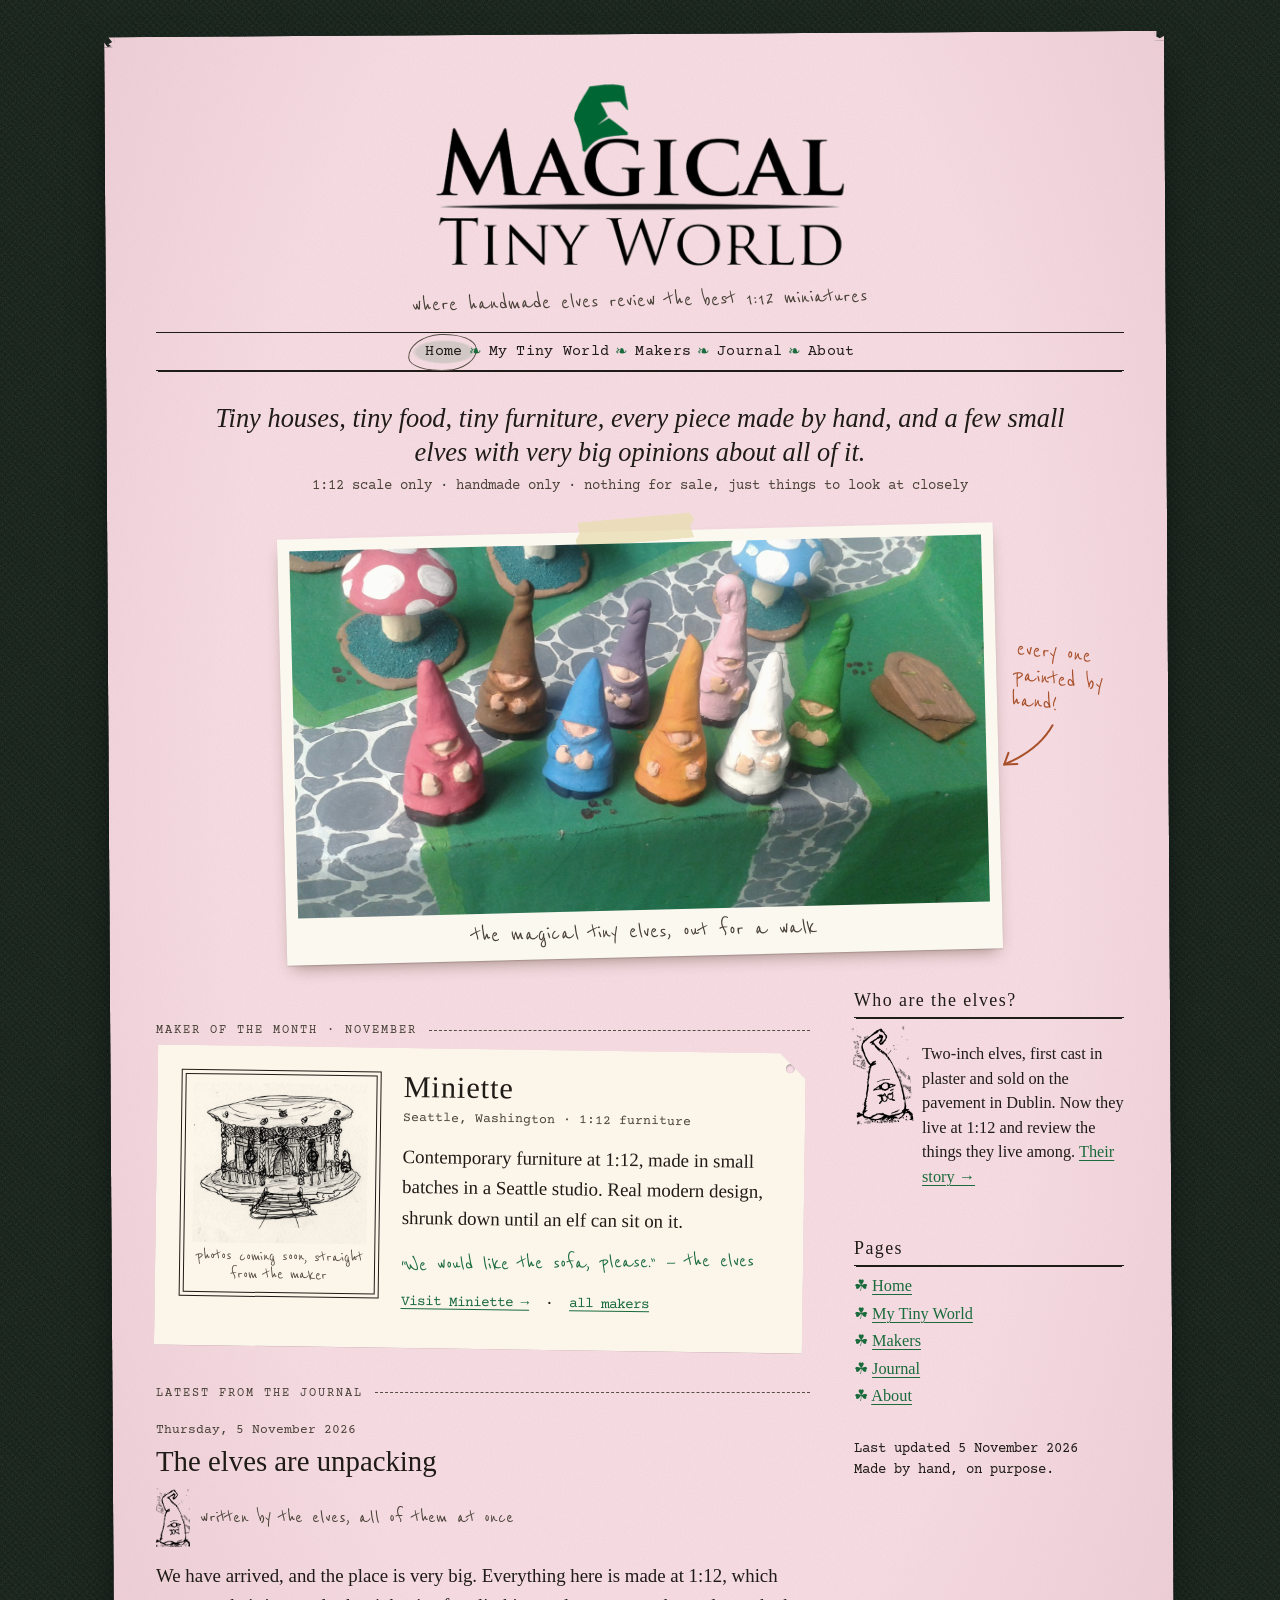
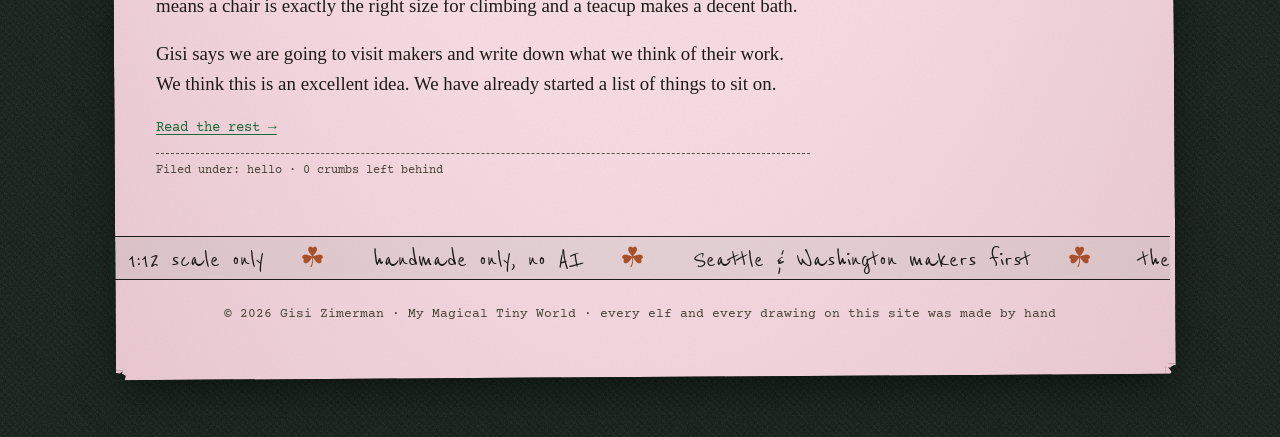
==== commit 370bfd3f: "Remove mail sign-up and Join page for now Co-Authored-By: Claude Opus 5.5 <noreply@anthropic.com>" ====
--- a/index.html
+++ b/index.html
@@ -24,7 +24,6 @@
       <a href="makers.html">Makers</a>
       <a href="journal.html">Journal</a>
       <a href="about.html">About</a>
-      <a href="join.html">Join</a>
     </nav>
   </header>
 
@@ -79,20 +78,6 @@
     <aside class="sidebar">
 
       <section>
-        <div class="envelope">
-          <span class="postage">1:12<br>post</span>
-          <h3>A letter, now &amp; then</h3>
-          <p>News from the tiny world: a new maker, a new review, a new piece from the workbench. No more than once a month.</p>
-          <form onsubmit="return false">
-            <label for="email">Your address</label>
-            <input id="email" type="email" placeholder="you@example.com" disabled>
-            <button type="submit" disabled>Post it</button>
-          </form>
-          <p class="soon">the post box opens soon</p>
-        </div>
-      </section>
-
-      <section>
         <h3>Who are the elves?</h3>
         <div class="elf-hello">
           <img src="assets/img/spot-elf-one.png" width="173" height="300" alt="Ink drawing of an elf in a tall, crooked hat.">
@@ -108,7 +93,6 @@
           <li><a href="makers.html">Makers</a></li>
           <li><a href="journal.html">Journal</a></li>
           <li><a href="about.html">About</a></li>
-          <li><a href="join.html">Join the letter</a></li>
         </ul>
       </section>
 
--- a/css/tiny.css
+++ b/css/tiny.css
@@ -694,82 +694,6 @@
   margin-top: 16px;
 }
 
-/* the letter sign-up: an envelope */
-.envelope {
-  position: relative;
-  background: #fbf5ea;
-  padding: 58px 18px 18px;
-  box-shadow: 0 1px 1px rgba(0,0,0,.12), 0 10px 16px -8px rgba(80,40,50,.45);
-  transform: rotate(-1.2deg);
-  overflow: hidden;
-}
-.envelope::before { /* the flap */
-  content: "";
-  position: absolute;
-  left: 0; right: 0; top: 0;
-  height: 52px;
-  background: linear-gradient(to bottom right, transparent 49.5%, rgba(87,77,69,.45) 50%, transparent 51%) left / 50% 100% no-repeat,
-              linear-gradient(to bottom left, transparent 49.5%, rgba(87,77,69,.45) 50%, transparent 51%) right / 50% 100% no-repeat;
-}
-.envelope .postage {
-  position: absolute;
-  top: 8px; right: 10px;
-  width: 44px; height: 52px;
-  background: var(--hat);
-  color: #fbf5ea;
-  font-family: var(--serif-sc);
-  font-size: .62rem;
-  line-height: 1.05;
-  text-align: center;
-  display: grid; place-items: center;
-  outline: 3px dotted #fbf5ea;
-  outline-offset: -5px;
-  transform: rotate(4deg);
-}
-.envelope h3 { border: 0; box-shadow: none; margin-bottom: 4px; padding: 0; }
-.envelope p { margin: 0 0 10px; font-size: .98rem; }
-.envelope label {
-  display: block;
-  font-family: var(--type);
-  font-size: .72rem;
-  letter-spacing: .1em;
-  text-transform: uppercase;
-  color: var(--ink-soft);
-}
-.envelope input {
-  width: 100%;
-  font: inherit;
-  font-family: var(--type);
-  font-size: .95rem;
-  background: transparent;
-  border: 0;
-  border-bottom: 1.5px solid var(--ink);
-  padding: 6px 2px 3px;
-  margin: 2px 0 12px;
-  color: var(--ink);
-}
-.envelope input:disabled { border-bottom-style: dashed; color: var(--pencil); }
-.envelope button {
-  font-family: var(--type);
-  font-size: .9rem;
-  background: var(--paper);
-  color: var(--ink);
-  border: 1.5px solid var(--ink);
-  border-radius: 3px 6px 4px 5px;
-  padding: 5px 12px;
-  box-shadow: 2px 2px 0 var(--ink);
-  cursor: pointer;
-}
-.envelope button:disabled { cursor: not-allowed; box-shadow: none; color: var(--pencil); border-color: var(--pencil); }
-.envelope .soon {
-  font-family: var(--hand);
-  font-size: 1.3rem;
-  line-height: 1;
-  color: var(--squirrel);
-  margin: 10px 0 0;
-  transform: rotate(-2deg);
-}
-
 .elf-hello { display: flex; gap: 12px; align-items: flex-start; }
 .elf-hello img { width: 56px; flex: none; mix-blend-mode: multiply; transform: rotate(-4deg); }
 
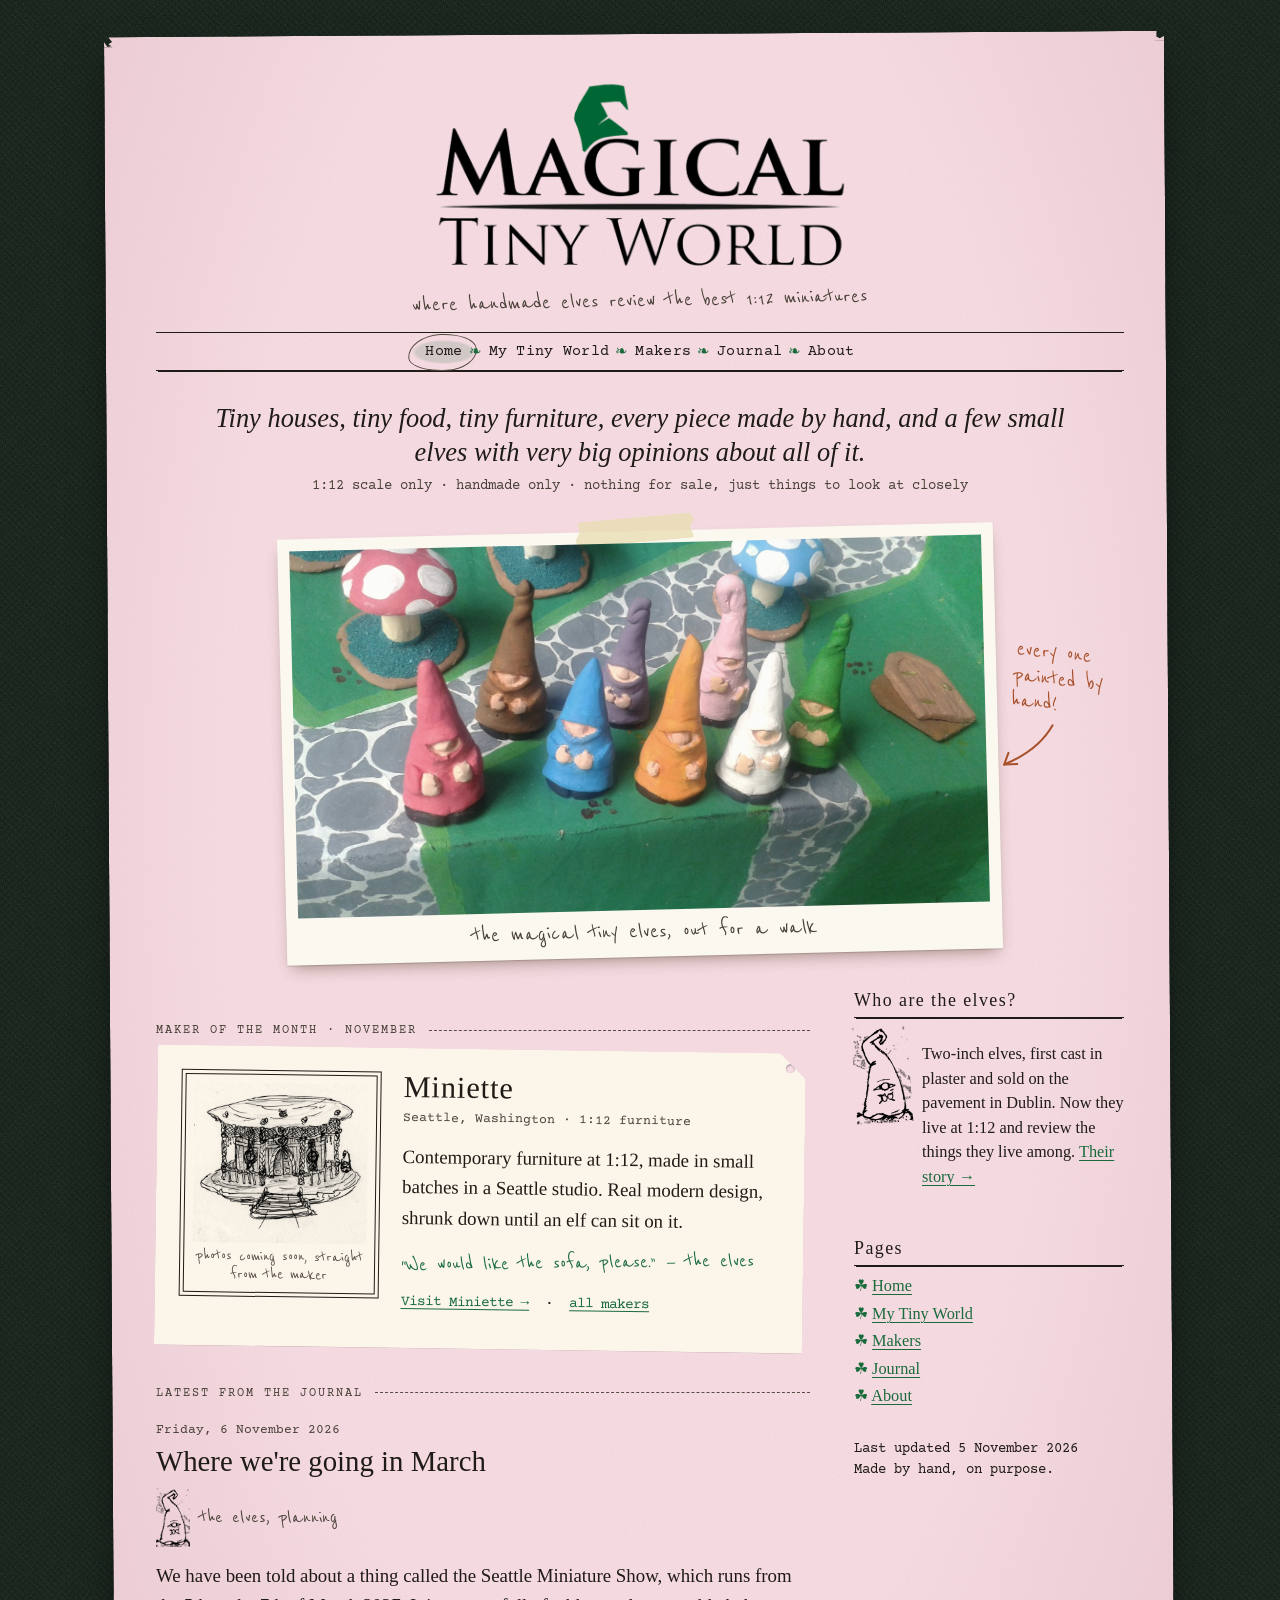
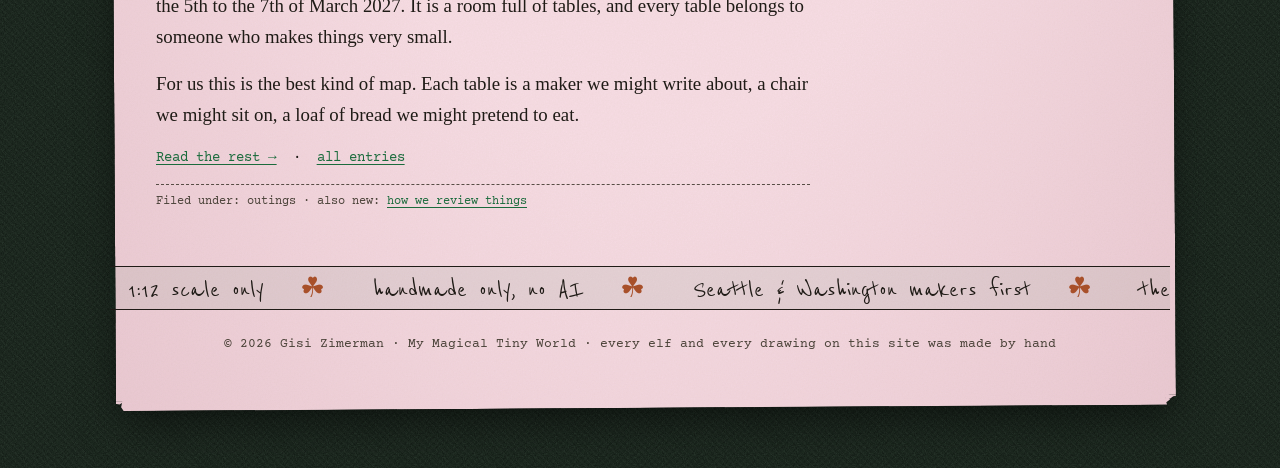
==== commit fab9fe68: "Journal page: the elves' weblog Three entries in the elves' voice: unpacking (the intro), how we rev" ====
--- a/index.html
+++ b/index.html
@@ -64,13 +64,13 @@
       <h2 class="label">Latest from the Journal</h2>
 
       <article class="post">
-        <span class="post-date">Thursday, 5 November 2026</span>
-        <h3><a href="journal.html">The elves are unpacking</a></h3>
-        <p class="byline"><img src="assets/img/spot-elf-one.png" width="173" height="300" alt=""> written by the elves, all of them at once</p>
-        <p>We have arrived, and the place is very big. Everything here is made at 1:12, which means a chair is exactly the right size for climbing and a teacup makes a decent bath.</p>
-        <p>Gisi says we are going to visit makers and write down what we think of their work. We think this is an excellent idea. We have already started a list of things to sit on.</p>
-        <p class="more"><a href="journal.html">Read the rest &rarr;</a></p>
-        <p class="post-foot">Filed under: hello &middot; 0 crumbs left behind</p>
+        <span class="post-date">Friday, 6 November 2026</span>
+        <h3><a href="journal.html#march">Where we're going in March</a></h3>
+        <p class="byline"><img src="assets/img/spot-elf-one.png" width="173" height="300" alt=""> the elves, planning</p>
+        <p>We have been told about a thing called the Seattle Miniature Show, which runs from the 5th to the 7th of March 2027. It is a room full of tables, and every table belongs to someone who makes things very small.</p>
+        <p>For us this is the best kind of map. Each table is a maker we might write about, a chair we might sit on, a loaf of bread we might pretend to eat.</p>
+        <p class="more"><a href="journal.html#march">Read the rest &rarr;</a> &nbsp;&middot;&nbsp; <a href="journal.html">all entries</a></p>
+        <p class="post-foot">Filed under: outings &middot; also new: <a href="journal.html#how-we-review">how we review things</a></p>
       </article>
 
     </main>
--- a/css/tiny.css
+++ b/css/tiny.css
@@ -709,6 +709,323 @@
   .post h3 { font-size: 1.5rem; }
 }
 
+/* =========================================================
+   MY TINY WORLD: a cabinet, a washing line and a workbench
+   ========================================================= */
+
+.lede { font-size: 1.22rem; }
+
+/* --- oak shelf: each piece stands on its own length of plank --- */
+.shelf {
+  display: flex;
+  flex-wrap: wrap;
+  align-items: flex-end;
+  gap: 40px 0;
+  margin: 26px -10px 10px;
+}
+.exhibit {
+  flex: 0 0 50%;
+  margin: 0;
+  position: relative;
+  display: flex;
+  flex-direction: column;
+  align-items: center;
+}
+.exhibit .object {
+  position: relative;
+  padding: 0 14px;
+  max-width: 100%;
+  transform: rotate(var(--lean, 0deg));
+  transform-origin: 50% 100%;
+}
+.exhibit .object img {
+  max-height: 210px;
+  width: auto;
+  border: 7px solid #fbf5ea;
+  outline: 1px solid rgba(31,27,22,.25);
+  box-shadow: 4px 0 8px -3px rgba(60,30,30,.45);
+}
+.exhibit .plank {
+  align-self: stretch;
+  height: 15px;
+  margin-top: -1px;
+  background:
+    repeating-linear-gradient(90deg, rgba(255,255,255,.05) 0 3px, transparent 3px 11px, rgba(0,0,0,.06) 11px 13px, transparent 13px 29px),
+    linear-gradient(to bottom, #8a6440 0 3px, #6b4a2b 3px 11px, #4d331c 11px);
+  box-shadow: 0 7px 9px -4px rgba(50,25,20,.55);
+}
+.exhibit:nth-child(odd) .plank { border-radius: 3px 0 0 3px; }
+.exhibit:nth-child(even) .plank { border-radius: 0 3px 3px 0; }
+
+/* the label card that hangs under each piece */
+.tag {
+  position: relative;
+  width: 86%;
+  max-width: 240px;
+  margin-top: 16px;
+  padding: 9px 11px 8px;
+  background: #fbf5ea;
+  font-family: var(--type);
+  font-size: .78rem;
+  line-height: 1.45;
+  color: var(--ink-soft);
+  box-shadow: 0 4px 8px -4px rgba(60,30,30,.4);
+  transform: rotate(var(--swing, -1.5deg));
+}
+.tag::before { /* string up to the shelf */
+  content: "";
+  position: absolute;
+  top: -17px; left: 50%;
+  height: 17px;
+  border-left: 1px solid var(--pencil);
+}
+.tag b {
+  display: block;
+  font-family: var(--serif-sc);
+  font-weight: 400;
+  font-size: 1.12rem;
+  line-height: 1.1;
+  color: var(--ink);
+  margin-bottom: 3px;
+}
+.tag .no { color: var(--hat); font-family: var(--serif); font-style: italic; }
+
+/* --- washing line: drawings pegged up to dry --- */
+.line {
+  position: relative;
+  display: flex;
+  flex-wrap: wrap;
+  justify-content: space-around;
+  gap: 30px 18px;
+  padding: 30px 0 10px;
+  margin: 10px -16px 0;
+}
+.line > svg.string { position: absolute; left: 0; top: 0; width: 100%; height: 40px; overflow: visible; }
+.pegged {
+  position: relative;
+  margin: 0;
+  flex: 0 1 30%;
+  min-width: 170px;
+  transform: rotate(var(--r, 0deg));
+  transform-origin: 50% 0;
+}
+.pegged img { width: 100%; box-shadow: 0 6px 12px -6px rgba(60,30,30,.5); }
+.pegged::before { /* wooden peg */
+  content: "";
+  position: absolute;
+  top: -16px; left: 50%;
+  width: 11px; height: 30px;
+  margin-left: -5px;
+  border-radius: 3px;
+  background: linear-gradient(90deg, #c69a68, #e2c095 45%, #b88a58);
+  box-shadow: 1px 1px 2px rgba(0,0,0,.3);
+  z-index: 2;
+}
+.pegged figcaption {
+  font-family: var(--hand);
+  font-size: 1.35rem;
+  line-height: 1;
+  color: var(--ink-soft);
+  text-align: center;
+  margin-top: 8px;
+}
+
+/* --- the workbench: a green cutting mat with sketches taped down --- */
+.bench {
+  position: relative;
+  clear: both;
+  margin: 26px -14px 16px;
+  padding: 30px 26px 26px;
+  background-color: #2f5b44;
+  background-image:
+    linear-gradient(rgba(255,255,255,.16) 1px, transparent 1px),
+    linear-gradient(90deg, rgba(255,255,255,.16) 1px, transparent 1px),
+    linear-gradient(rgba(255,255,255,.07) 1px, transparent 1px),
+    linear-gradient(90deg, rgba(255,255,255,.07) 1px, transparent 1px);
+  background-size: 60px 60px, 60px 60px, 12px 12px, 12px 12px;
+  border-radius: 10px;
+  box-shadow: inset 0 0 0 1px rgba(0,0,0,.25), 0 10px 18px -8px rgba(30,20,20,.55);
+  display: grid;
+  grid-template-columns: 1fr 1fr;
+  gap: 26px 22px;
+  align-items: start;
+}
+.bench .ruler-marks {
+  position: absolute; left: 12px; right: 12px; top: 8px;
+  font-family: var(--type); font-size: .6rem; color: rgba(255,255,255,.55);
+  display: flex; justify-content: space-between; pointer-events: none;
+}
+.bench figure {
+  margin: 0;
+  background: #fdfbf4;
+  padding: 8px;
+  position: relative;
+  box-shadow: 0 6px 12px -5px rgba(0,0,0,.55);
+  transform: rotate(var(--r, 0deg));
+}
+.bench figure::before { /* tape */
+  content: ""; position: absolute; top: -10px; left: 18px; width: 64px; height: 20px;
+  background: var(--tape); transform: rotate(-6deg);
+}
+.bench figure img { mix-blend-mode: multiply; }
+.bench figure:first-of-type { grid-column: 1 / -1; width: 88%; justify-self: center; }
+.bench figcaption {
+  font-family: var(--hand);
+  font-size: 1.3rem;
+  line-height: 1.05;
+  color: var(--ink-soft);
+  padding: 4px 2px 0;
+}
+.bench .bench-note {
+  grid-column: 1 / -1;
+  font-family: var(--type);
+  font-size: .9rem;
+  line-height: 1.5;
+  color: #fdfbf4;
+  margin: 0;
+  padding: 0 4px;
+}
+.bench .bench-note em { font-family: var(--hand); font-style: normal; font-size: 1.45rem; color: #f7dce4; }
+
+.made-with { font-family: var(--type); font-size: .86rem; }
+
+@media (max-width: 600px) {
+  .shelf { margin: 20px 0 6px; gap: 34px 0; }
+  .exhibit { flex-basis: 100%; }
+  .exhibit .object img { max-height: 240px; }
+  .exhibit .plank { border-radius: 3px; }
+  .pegged { flex-basis: 80%; }
+  .bench { grid-template-columns: 1fr; margin: 22px -4px 14px; padding: 28px 14px 18px; }
+  .bench figure:first-of-type { width: 100%; }
+  .bench figure:not(:first-of-type) { width: 70%; justify-self: center; }
+}
+
+/* =========================================================
+   JOURNAL: a weblog, the old-fashioned way
+   ========================================================= */
+
+.date-header {
+  font-weight: 400;
+  font-family: var(--type);
+  font-size: .8rem;
+  letter-spacing: .14em;
+  text-transform: uppercase;
+  color: var(--ink-soft);
+  margin: 40px 0 6px;
+  display: flex;
+  align-items: center;
+  gap: 12px;
+}
+.date-header::after { content: ""; flex: 1; border-top: 1px dashed var(--pencil); }
+.date-header:first-of-type { margin-top: 10px; }
+
+.entry { scroll-margin-top: 20px; }
+.story .entry h2 {
+  font-family: var(--serif);
+  font-size: 2rem;
+  letter-spacing: 0;
+  margin: 4px 0 6px;
+  line-height: 1.12;
+}
+.entry h2 a { color: var(--ink); text-decoration: none; }
+.entry h2 a:hover { color: var(--hat); text-decoration: underline wavy var(--squirrel); }
+.entry .byline {
+  display: flex; align-items: center; gap: 10px;
+  font-family: var(--hand); font-size: 1.4rem; line-height: 1; color: var(--ink-soft);
+  margin: 0 0 16px;
+}
+.entry .byline img { width: 30px; mix-blend-mode: multiply; }
+.entry-foot {
+  clear: both;
+  font-family: var(--type);
+  font-size: .78rem;
+  color: var(--ink-soft);
+  border-top: 1px dashed var(--pencil);
+  padding-top: 6px;
+  margin-top: 18px;
+}
+.entry-foot a { color: var(--ink-soft); }
+
+/* ps notes squeezed in by a second elf */
+.elf-ps {
+  font-family: var(--hand);
+  font-size: 1.5rem;
+  line-height: 1.05;
+  color: var(--squirrel);
+  margin: 4px 0 14px 24px;
+  transform: rotate(-1.2deg);
+}
+
+/* the review card */
+.review-card {
+  clear: both;
+  position: relative;
+  background: #fdfbf4;
+  padding: 20px 22px 18px;
+  margin: 22px 8px 18px 0;
+  box-shadow: 0 1px 1px rgba(0,0,0,.12), 0 10px 18px -8px rgba(80,40,50,.45);
+  transform: rotate(-.7deg);
+  font-family: var(--type);
+  font-size: .9rem;
+}
+.review-card .rc-head {
+  display: flex; justify-content: space-between; align-items: baseline;
+  border-bottom: 2px solid var(--ink);
+  box-shadow: 0 3px 0 -2px var(--ink);
+  padding-bottom: 5px; margin-bottom: 12px;
+}
+.review-card .rc-head b { font-family: var(--serif-sc); font-weight: 400; font-size: 1.35rem; letter-spacing: .04em; }
+.review-card dl { display: grid; grid-template-columns: 9.5em minmax(0, 1fr); gap: 7px 12px; margin: 0; }
+.review-card dt { text-transform: uppercase; letter-spacing: .08em; font-size: .72rem; color: var(--ink-soft); padding-top: 2px; }
+.review-card dd { margin: 0; border-bottom: 1px dotted var(--pencil); padding-bottom: 3px; }
+.review-card dd.handwritten { font-family: var(--hand); font-size: 1.45rem; line-height: 1; color: var(--hat); }
+.review-card .stamp {
+  position: absolute; right: 14px; bottom: -14px;
+  font-family: var(--serif-sc); font-size: .74rem; line-height: 1.05; text-align: center;
+  color: var(--squirrel); border: 2px solid var(--squirrel); border-radius: 50%;
+  width: 78px; height: 78px; display: grid; place-items: center;
+  transform: rotate(-12deg); opacity: .85; background: rgba(253,251,244,.5);
+}
+
+.acorns { display: inline-flex; gap: 3px; vertical-align: -5px; }
+.acorns svg { width: 18px; height: 22px; }
+
+/* how-we-score list */
+.scale-list { list-style: none; padding: 0; margin: 10px 0 16px; }
+.scale-list li { display: flex; gap: 10px; align-items: baseline; margin-bottom: 6px; }
+.scale-list .acorns { flex: none; min-width: 108px; }
+
+/* a ticket stub for outings */
+.ticket {
+  float: right;
+  width: 190px;
+  margin: 6px -20px 14px 24px;
+  background: #fbf5ea;
+  border: 1.5px dashed var(--ink);
+  outline: 6px solid #fbf5ea;
+  padding: 12px 12px 10px;
+  text-align: center;
+  font-family: var(--type);
+  font-size: .78rem;
+  line-height: 1.35;
+  transform: rotate(3deg);
+  box-shadow: 0 8px 14px -8px rgba(80,40,50,.55);
+}
+.ticket b { display: block; font-family: var(--serif-sc); font-weight: 400; font-size: 1.25rem; line-height: 1.05; margin: 4px 0; color: var(--hat); }
+.ticket .admit { letter-spacing: .2em; text-transform: uppercase; font-size: .66rem; }
+.ticket .hand { font-family: var(--hand); font-size: 1.25rem; color: var(--squirrel); display: block; margin-top: 6px; }
+
+.sidebar .archive li::before { content: "\25B8\00a0"; color: var(--hat); }
+.sidebar .count { font-family: var(--type); font-size: .8rem; color: var(--ink-soft); }
+
+@media (max-width: 600px) {
+  .story .entry h2 { font-size: 1.6rem; }
+  .review-card { margin-right: 0; padding: 18px 14px 20px; }
+  .review-card dl { grid-template-columns: 1fr; gap: 2px; }
+  .review-card dt { padding-top: 8px; }
+  .ticket { float: none; margin: 16px auto 22px; }
+}
+
 @media (prefers-reduced-motion: reduce) {
   .marquee .track { animation: none; }
 }
